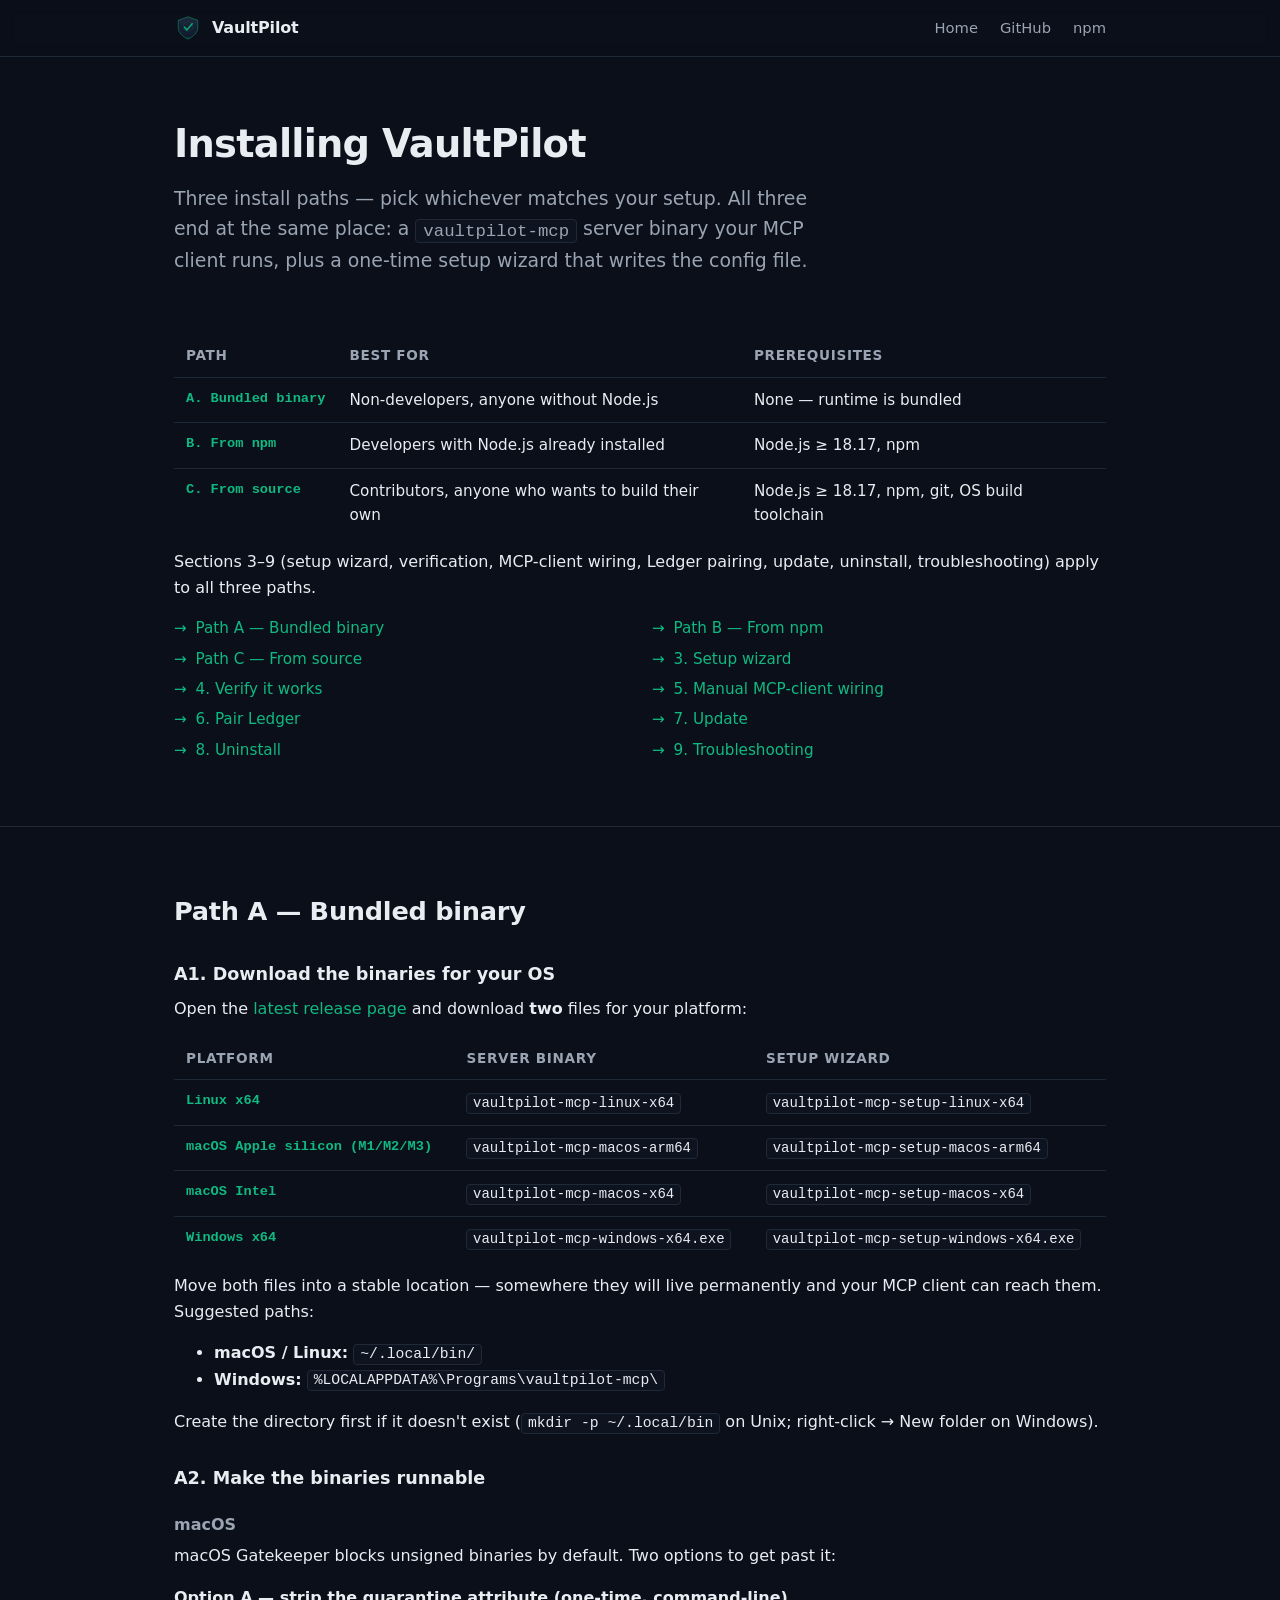
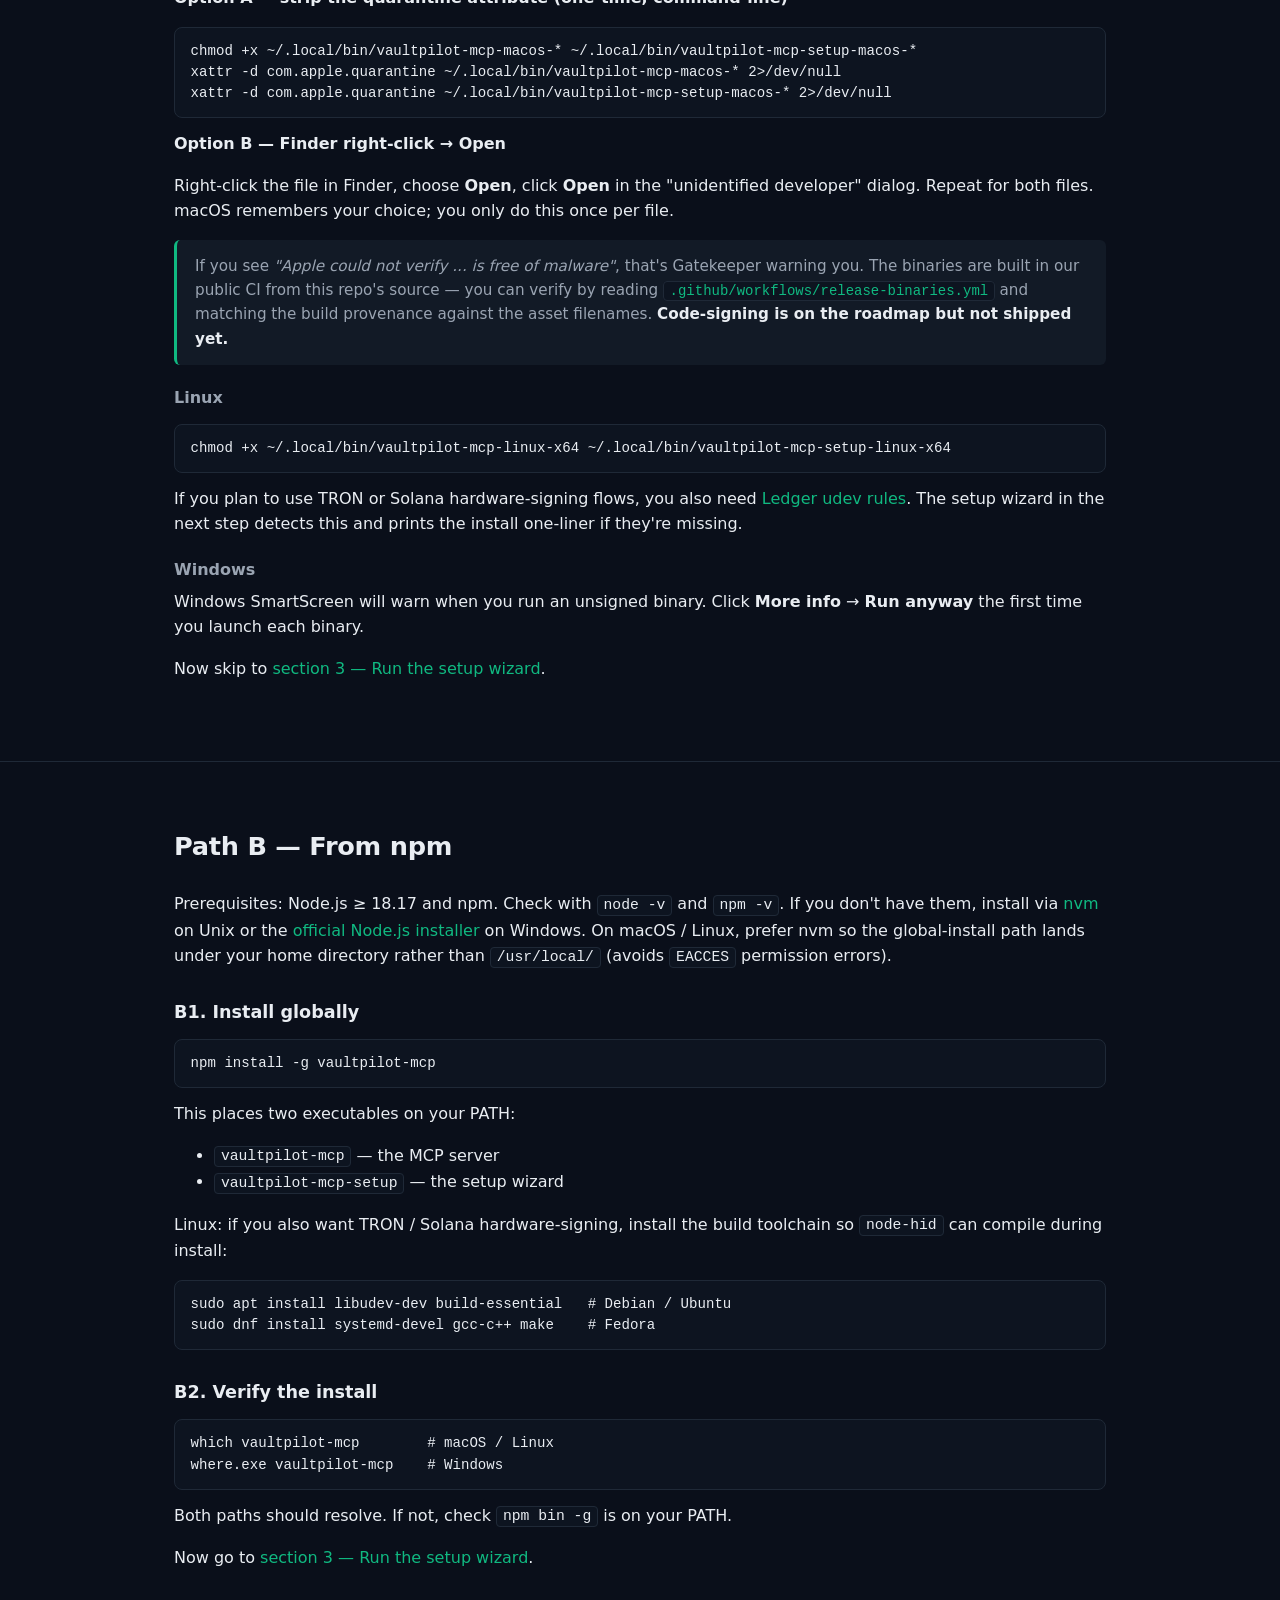
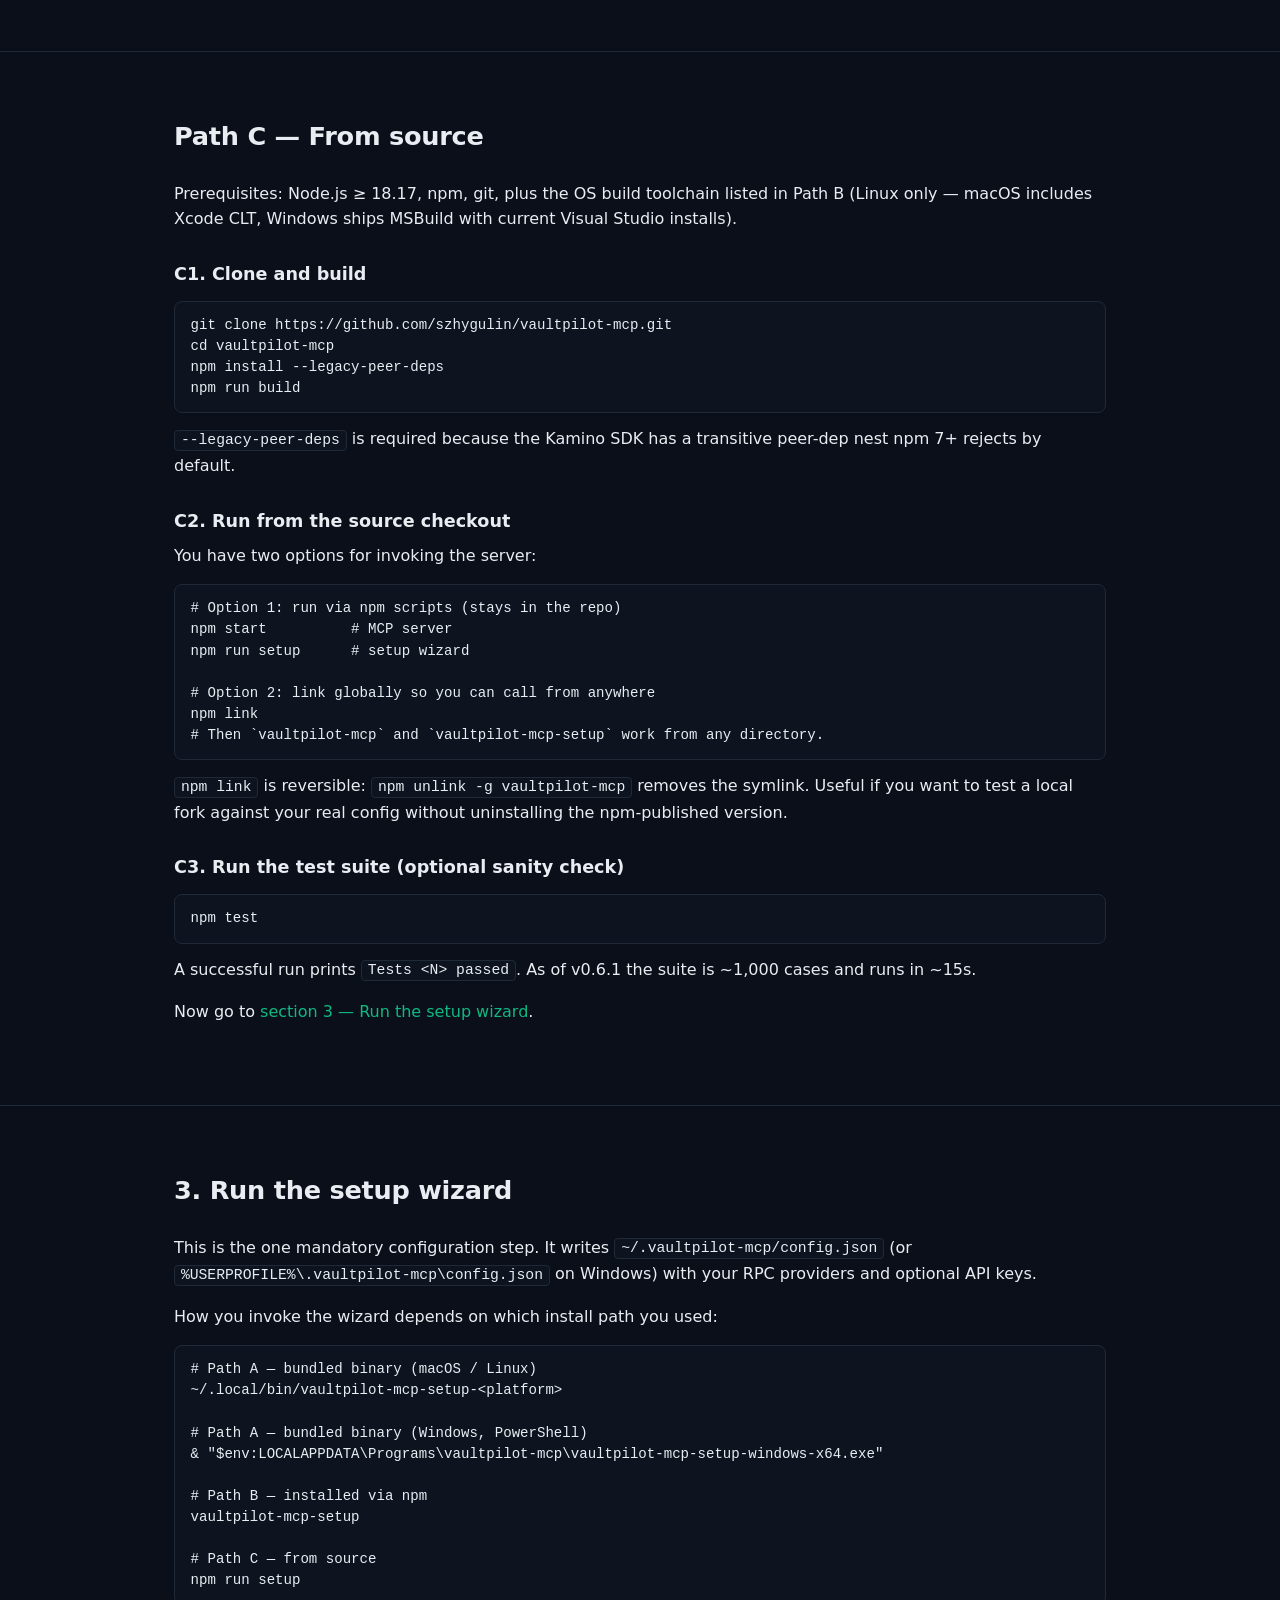
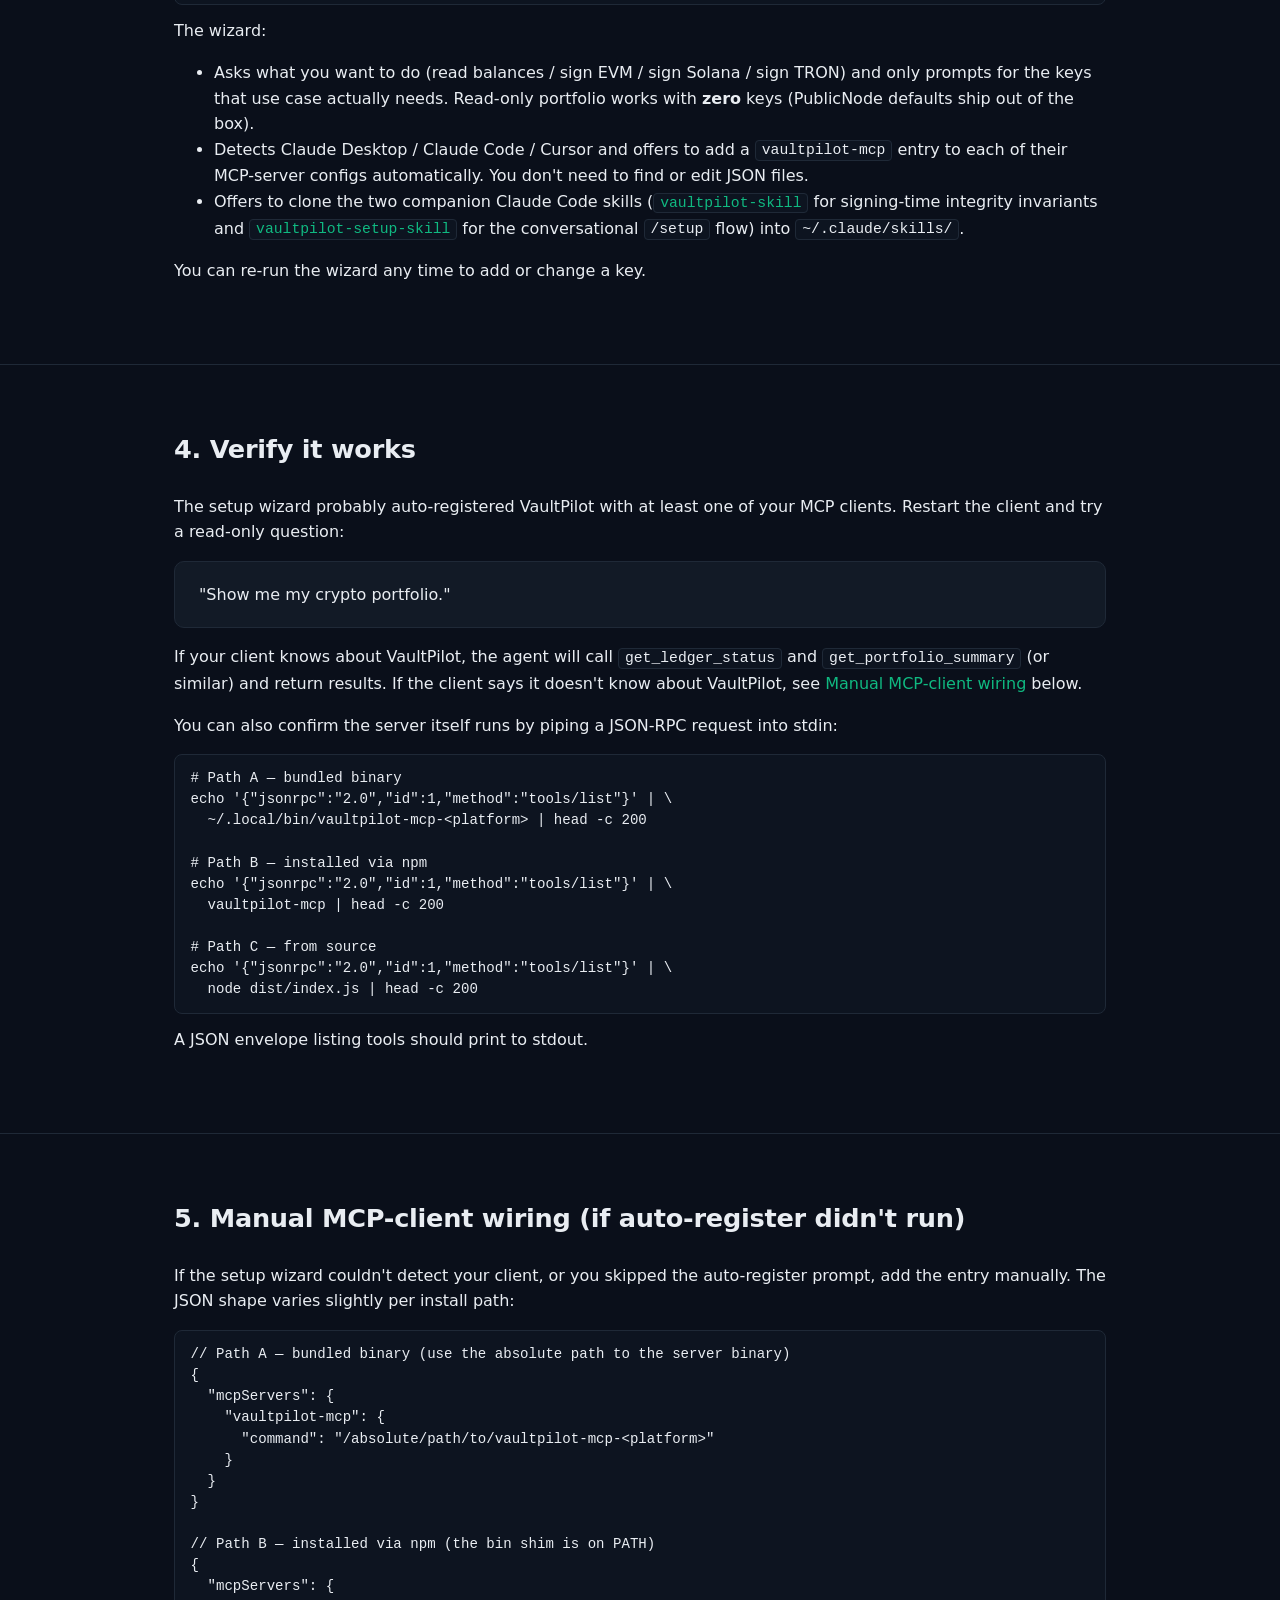
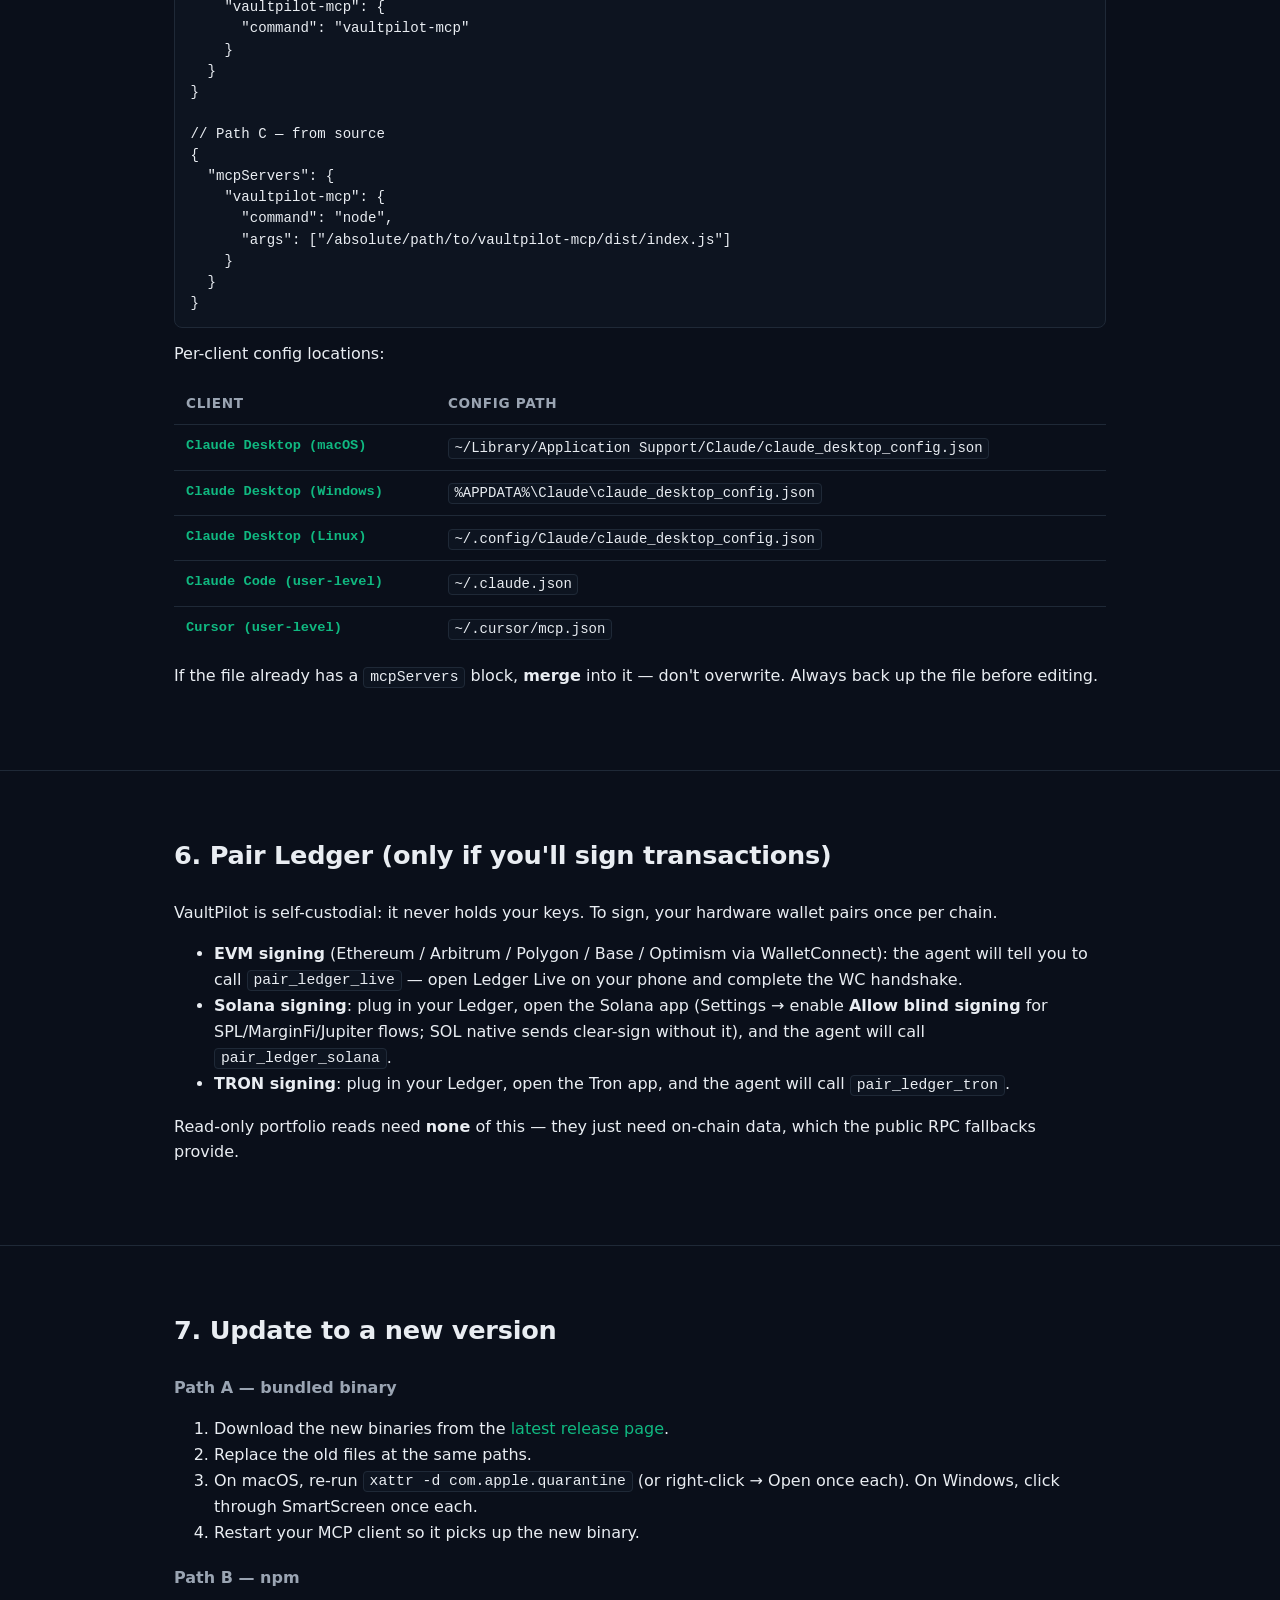
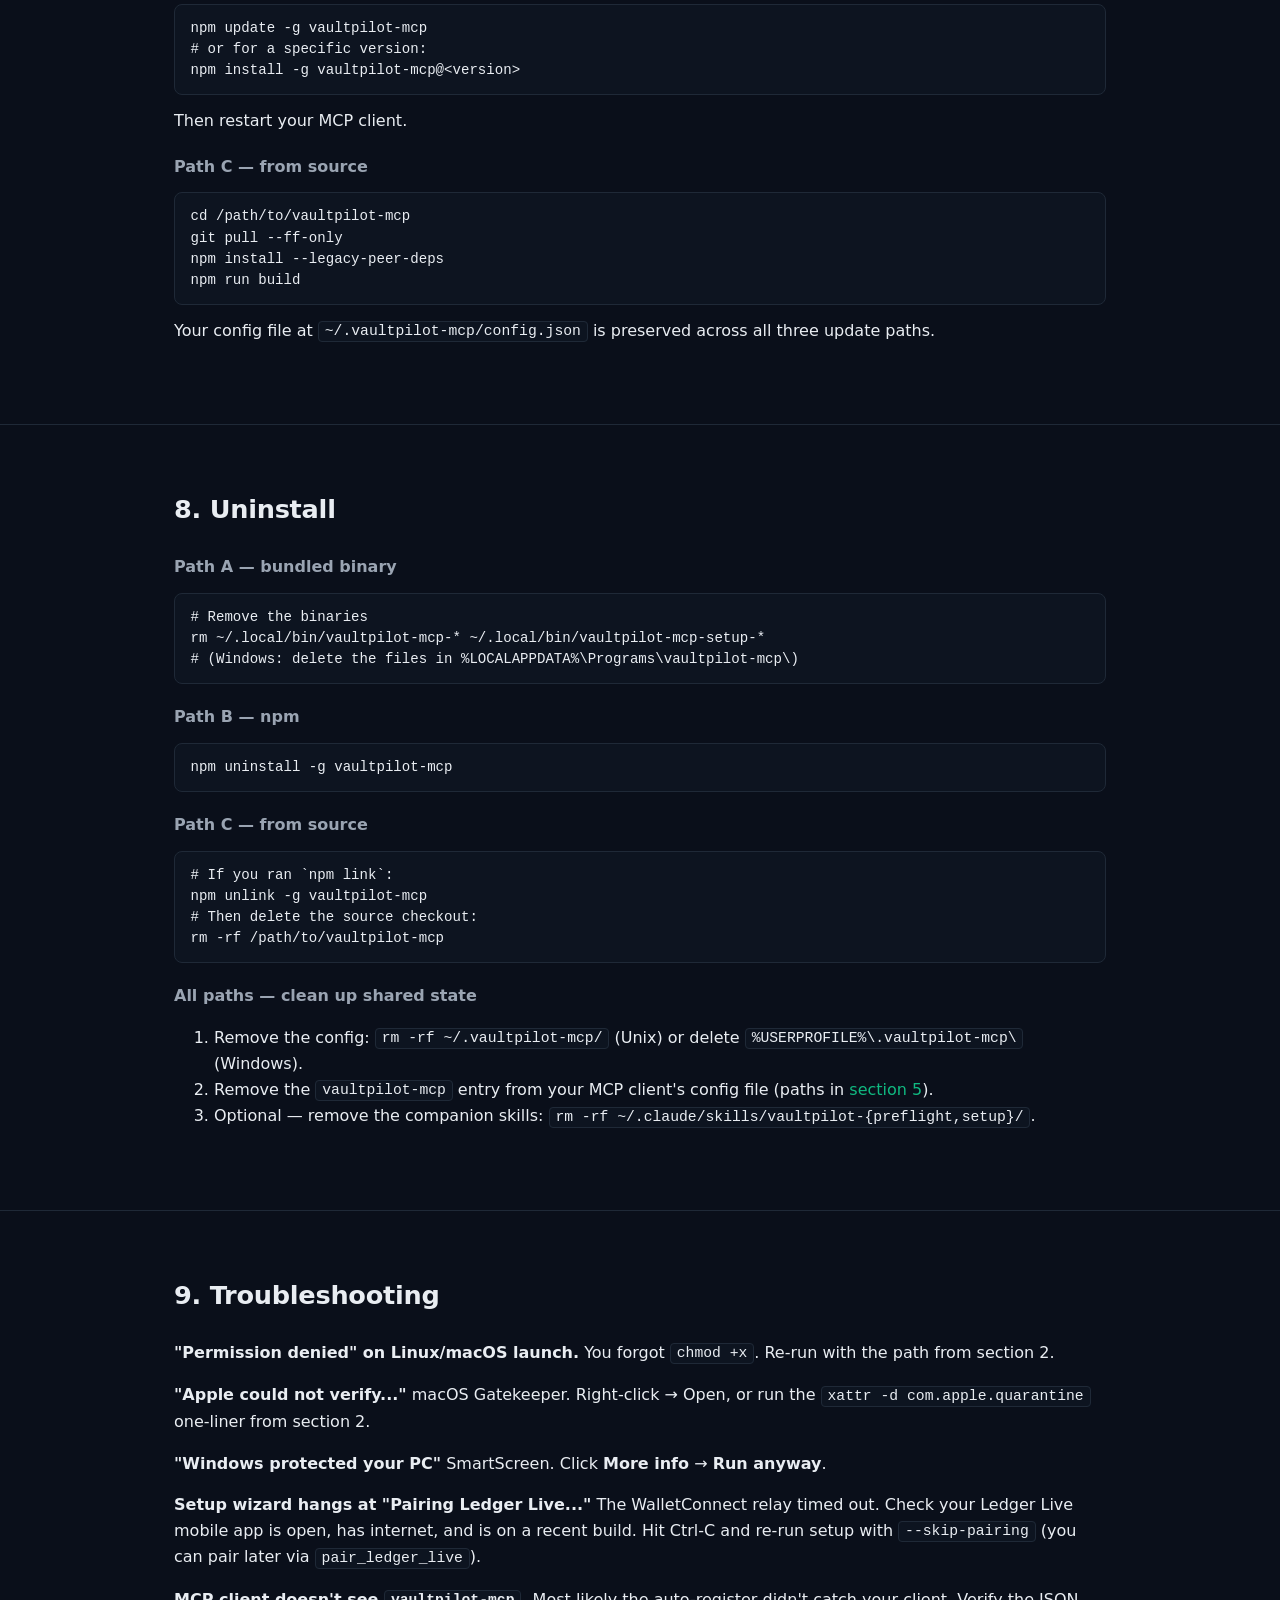
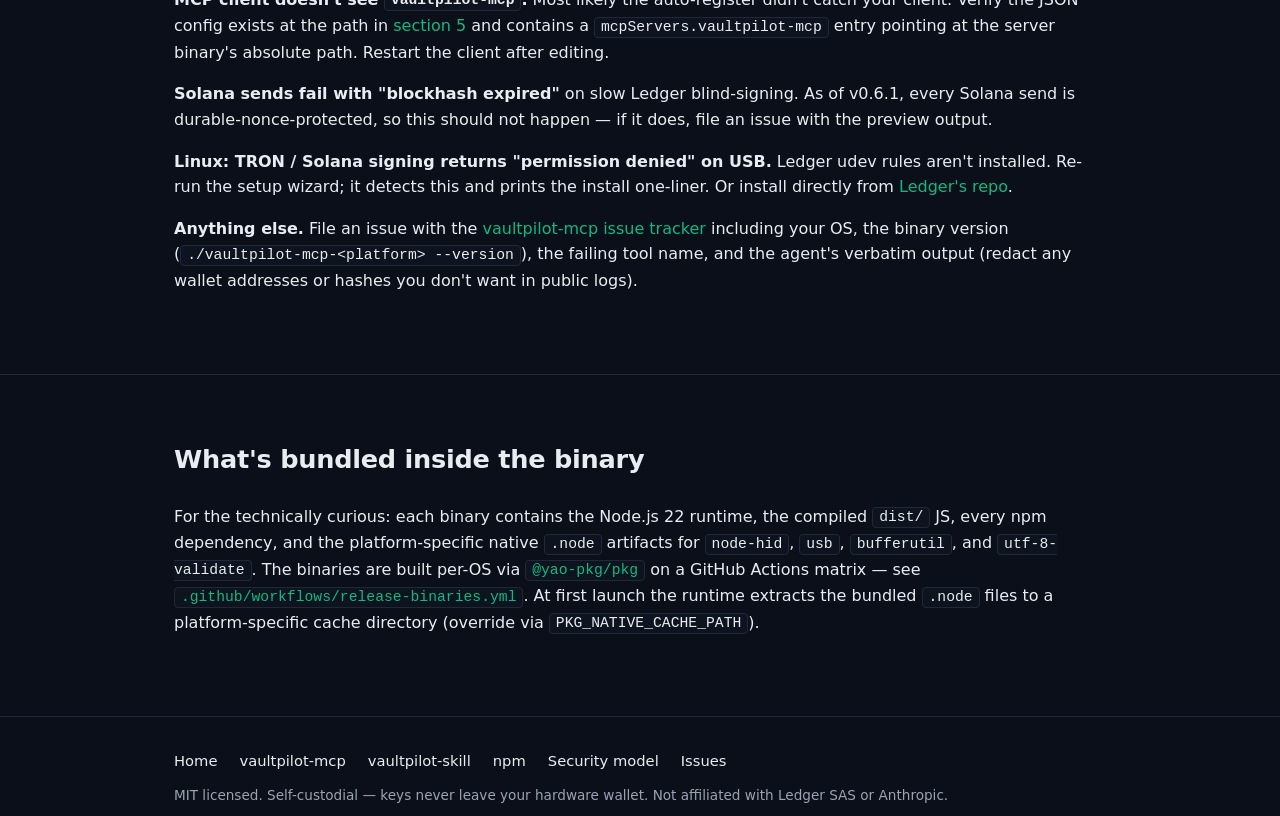
==== install.html @ ad9a91bc "feat: brand the site around the shield logo - Add SVG + PNG favicons + apple-touch-icon + theme-colo" ====
<!DOCTYPE html>
<html lang="en">
<head>
<meta charset="utf-8">
<meta name="viewport" content="width=device-width, initial-scale=1">
<title>Install VaultPilot — Three paths · setup wizard · MCP-client wiring</title>
<meta name="description" content="Install VaultPilot MCP from a bundled binary, npm, or source. Setup wizard, Ledger pairing, MCP-client config for Claude Desktop / Claude Code / Cursor.">
<link rel="icon" type="image/svg+xml" href="vaultpilot-v2-circuit.svg">
<link rel="icon" type="image/png" sizes="any" href="vaultpilot-v2-circuit.png">
<link rel="apple-touch-icon" href="vaultpilot-v2-circuit.png">
<meta name="theme-color" content="#10b981">
<link rel="stylesheet" href="styles.css">
</head>
<body>

<nav class="top">
  <div class="wrap row">
    <a class="brand" href="index.html">
      <img src="vaultpilot-v2-circuit.svg" alt="">
      <span>VaultPilot</span>
    </a>
    <span class="grow"></span>
    <a href="index.html">Home</a>
    <a href="https://github.com/szhygulin/vaultpilot-mcp">GitHub</a>
    <a href="https://www.npmjs.com/package/vaultpilot-mcp">npm</a>
  </div>
</nav>

<header class="hero" style="padding-top:64px;padding-bottom:32px;">
  <div class="wrap">
    <h1>Installing VaultPilot</h1>
    <p class="lede">Three install paths — pick whichever matches your setup. All three end at the same place: a <code>vaultpilot-mcp</code> server binary your MCP client runs, plus a one-time setup wizard that writes the config file.</p>
  </div>
</header>

<section style="padding-top:0;border-top:none;">
  <div class="wrap">
    <table class="compact">
      <tr><th>Path</th><th>Best for</th><th>Prerequisites</th></tr>
      <tr><td>A. Bundled binary</td><td>Non-developers, anyone without Node.js</td><td>None — runtime is bundled</td></tr>
      <tr><td>B. From npm</td><td>Developers with Node.js already installed</td><td>Node.js ≥ 18.17, npm</td></tr>
      <tr><td>C. From source</td><td>Contributors, anyone who wants to build their own</td><td>Node.js ≥ 18.17, npm, git, OS build toolchain</td></tr>
    </table>
    <p>Sections 3–9 (setup wizard, verification, MCP-client wiring, Ledger pairing, update, uninstall, troubleshooting) apply to all three paths.</p>
    <ul class="toc">
      <li><a href="#path-a">Path A — Bundled binary</a></li>
      <li><a href="#path-b">Path B — From npm</a></li>
      <li><a href="#path-c">Path C — From source</a></li>
      <li><a href="#wizard">3. Setup wizard</a></li>
      <li><a href="#verify">4. Verify it works</a></li>
      <li><a href="#wiring">5. Manual MCP-client wiring</a></li>
      <li><a href="#pair">6. Pair Ledger</a></li>
      <li><a href="#update">7. Update</a></li>
      <li><a href="#uninstall">8. Uninstall</a></li>
      <li><a href="#troubleshoot">9. Troubleshooting</a></li>
    </ul>
  </div>
</section>

<section id="path-a">
  <div class="wrap">
    <h2>Path A — Bundled binary</h2>

    <h3>A1. Download the binaries for your OS</h3>
    <p>Open the <a href="https://github.com/szhygulin/vaultpilot-mcp/releases/latest">latest release page</a> and download <strong>two</strong> files for your platform:</p>
    <table class="compact">
      <tr><th>Platform</th><th>Server binary</th><th>Setup wizard</th></tr>
      <tr><td>Linux x64</td><td><code>vaultpilot-mcp-linux-x64</code></td><td><code>vaultpilot-mcp-setup-linux-x64</code></td></tr>
      <tr><td>macOS Apple silicon (M1/M2/M3)</td><td><code>vaultpilot-mcp-macos-arm64</code></td><td><code>vaultpilot-mcp-setup-macos-arm64</code></td></tr>
      <tr><td>macOS Intel</td><td><code>vaultpilot-mcp-macos-x64</code></td><td><code>vaultpilot-mcp-setup-macos-x64</code></td></tr>
      <tr><td>Windows x64</td><td><code>vaultpilot-mcp-windows-x64.exe</code></td><td><code>vaultpilot-mcp-setup-windows-x64.exe</code></td></tr>
    </table>
    <p>Move both files into a stable location — somewhere they will live permanently and your MCP client can reach them. Suggested paths:</p>
    <ul>
      <li><strong>macOS / Linux:</strong> <code>~/.local/bin/</code></li>
      <li><strong>Windows:</strong> <code>%LOCALAPPDATA%\Programs\vaultpilot-mcp\</code></li>
    </ul>
    <p>Create the directory first if it doesn't exist (<code>mkdir -p ~/.local/bin</code> on Unix; right-click → New folder on Windows).</p>

    <h3>A2. Make the binaries runnable</h3>

    <h4>macOS</h4>
    <p>macOS Gatekeeper blocks unsigned binaries by default. Two options to get past it:</p>
    <p><strong>Option A — strip the quarantine attribute (one-time, command-line)</strong></p>
    <pre><code>chmod +x ~/.local/bin/vaultpilot-mcp-macos-* ~/.local/bin/vaultpilot-mcp-setup-macos-*
xattr -d com.apple.quarantine ~/.local/bin/vaultpilot-mcp-macos-* 2>/dev/null
xattr -d com.apple.quarantine ~/.local/bin/vaultpilot-mcp-setup-macos-* 2>/dev/null</code></pre>
    <p><strong>Option B — Finder right-click → Open</strong></p>
    <p>Right-click the file in Finder, choose <strong>Open</strong>, click <strong>Open</strong> in the "unidentified developer" dialog. Repeat for both files. macOS remembers your choice; you only do this once per file.</p>
    <div class="callout">If you see <em>"Apple could not verify ... is free of malware"</em>, that's Gatekeeper warning you. The binaries are built in our public CI from this repo's source — you can verify by reading <a href="https://github.com/szhygulin/vaultpilot-mcp/blob/main/.github/workflows/release-binaries.yml"><code>.github/workflows/release-binaries.yml</code></a> and matching the build provenance against the asset filenames. <strong>Code-signing is on the roadmap but not shipped yet.</strong></div>

    <h4>Linux</h4>
    <pre><code>chmod +x ~/.local/bin/vaultpilot-mcp-linux-x64 ~/.local/bin/vaultpilot-mcp-setup-linux-x64</code></pre>
    <p>If you plan to use TRON or Solana hardware-signing flows, you also need <a href="https://github.com/LedgerHQ/udev-rules">Ledger udev rules</a>. The setup wizard in the next step detects this and prints the install one-liner if they're missing.</p>

    <h4>Windows</h4>
    <p>Windows SmartScreen will warn when you run an unsigned binary. Click <strong>More info</strong> → <strong>Run anyway</strong> the first time you launch each binary.</p>

    <p>Now skip to <a href="#wizard">section 3 — Run the setup wizard</a>.</p>
  </div>
</section>

<section id="path-b">
  <div class="wrap">
    <h2>Path B — From npm</h2>
    <p>Prerequisites: Node.js ≥ 18.17 and npm. Check with <code>node -v</code> and <code>npm -v</code>. If you don't have them, install via <a href="https://github.com/nvm-sh/nvm">nvm</a> on Unix or the <a href="https://nodejs.org/">official Node.js installer</a> on Windows. On macOS / Linux, prefer nvm so the global-install path lands under your home directory rather than <code>/usr/local/</code> (avoids <code>EACCES</code> permission errors).</p>

    <h3>B1. Install globally</h3>
    <pre><code>npm install -g vaultpilot-mcp</code></pre>
    <p>This places two executables on your PATH:</p>
    <ul>
      <li><code>vaultpilot-mcp</code> — the MCP server</li>
      <li><code>vaultpilot-mcp-setup</code> — the setup wizard</li>
    </ul>
    <p>Linux: if you also want TRON / Solana hardware-signing, install the build toolchain so <code>node-hid</code> can compile during install:</p>
    <pre><code>sudo apt install libudev-dev build-essential   # Debian / Ubuntu
sudo dnf install systemd-devel gcc-c++ make    # Fedora</code></pre>

    <h3>B2. Verify the install</h3>
    <pre><code>which vaultpilot-mcp        # macOS / Linux
where.exe vaultpilot-mcp    # Windows</code></pre>
    <p>Both paths should resolve. If not, check <code>npm bin -g</code> is on your PATH.</p>
    <p>Now go to <a href="#wizard">section 3 — Run the setup wizard</a>.</p>
  </div>
</section>

<section id="path-c">
  <div class="wrap">
    <h2>Path C — From source</h2>
    <p>Prerequisites: Node.js ≥ 18.17, npm, git, plus the OS build toolchain listed in Path B (Linux only — macOS includes Xcode CLT, Windows ships MSBuild with current Visual Studio installs).</p>

    <h3>C1. Clone and build</h3>
    <pre><code>git clone https://github.com/szhygulin/vaultpilot-mcp.git
cd vaultpilot-mcp
npm install --legacy-peer-deps
npm run build</code></pre>
    <p><code>--legacy-peer-deps</code> is required because the Kamino SDK has a transitive peer-dep nest npm 7+ rejects by default.</p>

    <h3>C2. Run from the source checkout</h3>
    <p>You have two options for invoking the server:</p>
    <pre><code># Option 1: run via npm scripts (stays in the repo)
npm start          # MCP server
npm run setup      # setup wizard

# Option 2: link globally so you can call from anywhere
npm link
# Then `vaultpilot-mcp` and `vaultpilot-mcp-setup` work from any directory.</code></pre>
    <p><code>npm link</code> is reversible: <code>npm unlink -g vaultpilot-mcp</code> removes the symlink. Useful if you want to test a local fork against your real config without uninstalling the npm-published version.</p>

    <h3>C3. Run the test suite (optional sanity check)</h3>
    <pre><code>npm test</code></pre>
    <p>A successful run prints <code>Tests &lt;N&gt; passed</code>. As of v0.6.1 the suite is ~1,000 cases and runs in ~15s.</p>
    <p>Now go to <a href="#wizard">section 3 — Run the setup wizard</a>.</p>
  </div>
</section>

<section id="wizard">
  <div class="wrap">
    <h2>3. Run the setup wizard</h2>
    <p>This is the one mandatory configuration step. It writes <code>~/.vaultpilot-mcp/config.json</code> (or <code>%USERPROFILE%\.vaultpilot-mcp\config.json</code> on Windows) with your RPC providers and optional API keys.</p>
    <p>How you invoke the wizard depends on which install path you used:</p>
    <pre><code># Path A — bundled binary (macOS / Linux)
~/.local/bin/vaultpilot-mcp-setup-&lt;platform&gt;

# Path A — bundled binary (Windows, PowerShell)
&amp; "$env:LOCALAPPDATA\Programs\vaultpilot-mcp\vaultpilot-mcp-setup-windows-x64.exe"

# Path B — installed via npm
vaultpilot-mcp-setup

# Path C — from source
npm run setup</code></pre>
    <p>The wizard:</p>
    <ul>
      <li>Asks what you want to do (read balances / sign EVM / sign Solana / sign TRON) and only prompts for the keys that use case actually needs. Read-only portfolio works with <strong>zero</strong> keys (PublicNode defaults ship out of the box).</li>
      <li>Detects Claude Desktop / Claude Code / Cursor and offers to add a <code>vaultpilot-mcp</code> entry to each of their MCP-server configs automatically. You don't need to find or edit JSON files.</li>
      <li>Offers to clone the two companion Claude Code skills (<a href="https://github.com/szhygulin/vaultpilot-skill"><code>vaultpilot-skill</code></a> for signing-time integrity invariants and <a href="https://github.com/szhygulin/vaultpilot-setup-skill"><code>vaultpilot-setup-skill</code></a> for the conversational <code>/setup</code> flow) into <code>~/.claude/skills/</code>.</li>
    </ul>
    <p>You can re-run the wizard any time to add or change a key.</p>
  </div>
</section>

<section id="verify">
  <div class="wrap">
    <h2>4. Verify it works</h2>
    <p>The setup wizard probably auto-registered VaultPilot with at least one of your MCP clients. Restart the client and try a read-only question:</p>
    <div class="panel">"Show me my crypto portfolio."</div>
    <p>If your client knows about VaultPilot, the agent will call <code>get_ledger_status</code> and <code>get_portfolio_summary</code> (or similar) and return results. If the client says it doesn't know about VaultPilot, see <a href="#wiring">Manual MCP-client wiring</a> below.</p>
    <p>You can also confirm the server itself runs by piping a JSON-RPC request into stdin:</p>
    <pre><code># Path A — bundled binary
echo '{"jsonrpc":"2.0","id":1,"method":"tools/list"}' | \
  ~/.local/bin/vaultpilot-mcp-&lt;platform&gt; | head -c 200

# Path B — installed via npm
echo '{"jsonrpc":"2.0","id":1,"method":"tools/list"}' | \
  vaultpilot-mcp | head -c 200

# Path C — from source
echo '{"jsonrpc":"2.0","id":1,"method":"tools/list"}' | \
  node dist/index.js | head -c 200</code></pre>
    <p>A JSON envelope listing tools should print to stdout.</p>
  </div>
</section>

<section id="wiring">
  <div class="wrap">
    <h2>5. Manual MCP-client wiring (if auto-register didn't run)</h2>
    <p>If the setup wizard couldn't detect your client, or you skipped the auto-register prompt, add the entry manually. The JSON shape varies slightly per install path:</p>
    <pre><code>// Path A — bundled binary (use the absolute path to the server binary)
{
  "mcpServers": {
    "vaultpilot-mcp": {
      "command": "/absolute/path/to/vaultpilot-mcp-&lt;platform&gt;"
    }
  }
}

// Path B — installed via npm (the bin shim is on PATH)
{
  "mcpServers": {
    "vaultpilot-mcp": {
      "command": "vaultpilot-mcp"
    }
  }
}

// Path C — from source
{
  "mcpServers": {
    "vaultpilot-mcp": {
      "command": "node",
      "args": ["/absolute/path/to/vaultpilot-mcp/dist/index.js"]
    }
  }
}</code></pre>
    <p>Per-client config locations:</p>
    <table class="compact">
      <tr><th>Client</th><th>Config path</th></tr>
      <tr><td>Claude Desktop (macOS)</td><td><code>~/Library/Application Support/Claude/claude_desktop_config.json</code></td></tr>
      <tr><td>Claude Desktop (Windows)</td><td><code>%APPDATA%\Claude\claude_desktop_config.json</code></td></tr>
      <tr><td>Claude Desktop (Linux)</td><td><code>~/.config/Claude/claude_desktop_config.json</code></td></tr>
      <tr><td>Claude Code (user-level)</td><td><code>~/.claude.json</code></td></tr>
      <tr><td>Cursor (user-level)</td><td><code>~/.cursor/mcp.json</code></td></tr>
    </table>
    <p>If the file already has a <code>mcpServers</code> block, <strong>merge</strong> into it — don't overwrite. Always back up the file before editing.</p>
  </div>
</section>

<section id="pair">
  <div class="wrap">
    <h2>6. Pair Ledger (only if you'll sign transactions)</h2>
    <p>VaultPilot is self-custodial: it never holds your keys. To sign, your hardware wallet pairs once per chain.</p>
    <ul>
      <li><strong>EVM signing</strong> (Ethereum / Arbitrum / Polygon / Base / Optimism via WalletConnect): the agent will tell you to call <code>pair_ledger_live</code> — open Ledger Live on your phone and complete the WC handshake.</li>
      <li><strong>Solana signing</strong>: plug in your Ledger, open the Solana app (Settings → enable <strong>Allow blind signing</strong> for SPL/MarginFi/Jupiter flows; SOL native sends clear-sign without it), and the agent will call <code>pair_ledger_solana</code>.</li>
      <li><strong>TRON signing</strong>: plug in your Ledger, open the Tron app, and the agent will call <code>pair_ledger_tron</code>.</li>
    </ul>
    <p>Read-only portfolio reads need <strong>none</strong> of this — they just need on-chain data, which the public RPC fallbacks provide.</p>
  </div>
</section>

<section id="update">
  <div class="wrap">
    <h2>7. Update to a new version</h2>

    <h4>Path A — bundled binary</h4>
    <ol>
      <li>Download the new binaries from the <a href="https://github.com/szhygulin/vaultpilot-mcp/releases/latest">latest release page</a>.</li>
      <li>Replace the old files at the same paths.</li>
      <li>On macOS, re-run <code>xattr -d com.apple.quarantine</code> (or right-click → Open once each). On Windows, click through SmartScreen once each.</li>
      <li>Restart your MCP client so it picks up the new binary.</li>
    </ol>

    <h4>Path B — npm</h4>
    <pre><code>npm update -g vaultpilot-mcp
# or for a specific version:
npm install -g vaultpilot-mcp@&lt;version&gt;</code></pre>
    <p>Then restart your MCP client.</p>

    <h4>Path C — from source</h4>
    <pre><code>cd /path/to/vaultpilot-mcp
git pull --ff-only
npm install --legacy-peer-deps
npm run build</code></pre>
    <p>Your config file at <code>~/.vaultpilot-mcp/config.json</code> is preserved across all three update paths.</p>
  </div>
</section>

<section id="uninstall">
  <div class="wrap">
    <h2>8. Uninstall</h2>

    <h4>Path A — bundled binary</h4>
    <pre><code># Remove the binaries
rm ~/.local/bin/vaultpilot-mcp-* ~/.local/bin/vaultpilot-mcp-setup-*
# (Windows: delete the files in %LOCALAPPDATA%\Programs\vaultpilot-mcp\)</code></pre>

    <h4>Path B — npm</h4>
    <pre><code>npm uninstall -g vaultpilot-mcp</code></pre>

    <h4>Path C — from source</h4>
    <pre><code># If you ran `npm link`:
npm unlink -g vaultpilot-mcp
# Then delete the source checkout:
rm -rf /path/to/vaultpilot-mcp</code></pre>

    <h4>All paths — clean up shared state</h4>
    <ol>
      <li>Remove the config: <code>rm -rf ~/.vaultpilot-mcp/</code> (Unix) or delete <code>%USERPROFILE%\.vaultpilot-mcp\</code> (Windows).</li>
      <li>Remove the <code>vaultpilot-mcp</code> entry from your MCP client's config file (paths in <a href="#wiring">section 5</a>).</li>
      <li>Optional — remove the companion skills: <code>rm -rf ~/.claude/skills/vaultpilot-{preflight,setup}/</code>.</li>
    </ol>
  </div>
</section>

<section id="troubleshoot">
  <div class="wrap">
    <h2>9. Troubleshooting</h2>
    <p><strong>"Permission denied" on Linux/macOS launch.</strong> You forgot <code>chmod +x</code>. Re-run with the path from section 2.</p>
    <p><strong>"Apple could not verify..."</strong> macOS Gatekeeper. Right-click → Open, or run the <code>xattr -d com.apple.quarantine</code> one-liner from section 2.</p>
    <p><strong>"Windows protected your PC"</strong> SmartScreen. Click <strong>More info</strong> → <strong>Run anyway</strong>.</p>
    <p><strong>Setup wizard hangs at "Pairing Ledger Live..."</strong> The WalletConnect relay timed out. Check your Ledger Live mobile app is open, has internet, and is on a recent build. Hit Ctrl-C and re-run setup with <code>--skip-pairing</code> (you can pair later via <code>pair_ledger_live</code>).</p>
    <p><strong>MCP client doesn't see <code>vaultpilot-mcp</code>.</strong> Most likely the auto-register didn't catch your client. Verify the JSON config exists at the path in <a href="#wiring">section 5</a> and contains a <code>mcpServers.vaultpilot-mcp</code> entry pointing at the server binary's absolute path. Restart the client after editing.</p>
    <p><strong>Solana sends fail with "blockhash expired"</strong> on slow Ledger blind-signing. As of v0.6.1, every Solana send is durable-nonce-protected, so this should not happen — if it does, file an issue with the preview output.</p>
    <p><strong>Linux: TRON / Solana signing returns "permission denied" on USB.</strong> Ledger udev rules aren't installed. Re-run the setup wizard; it detects this and prints the install one-liner. Or install directly from <a href="https://github.com/LedgerHQ/udev-rules">Ledger's repo</a>.</p>
    <p><strong>Anything else.</strong> File an issue with the <a href="https://github.com/szhygulin/vaultpilot-mcp/issues">vaultpilot-mcp issue tracker</a> including your OS, the binary version (<code>./vaultpilot-mcp-&lt;platform&gt; --version</code>), the failing tool name, and the agent's verbatim output (redact any wallet addresses or hashes you don't want in public logs).</p>
  </div>
</section>

<section>
  <div class="wrap">
    <h2>What's bundled inside the binary</h2>
    <p>For the technically curious: each binary contains the Node.js 22 runtime, the compiled <code>dist/</code> JS, every npm dependency, and the platform-specific native <code>.node</code> artifacts for <code>node-hid</code>, <code>usb</code>, <code>bufferutil</code>, and <code>utf-8-validate</code>. The binaries are built per-OS via <a href="https://github.com/yao-pkg/pkg"><code>@yao-pkg/pkg</code></a> on a GitHub Actions matrix — see <a href="https://github.com/szhygulin/vaultpilot-mcp/blob/main/.github/workflows/release-binaries.yml"><code>.github/workflows/release-binaries.yml</code></a>. At first launch the runtime extracts the bundled <code>.node</code> files to a platform-specific cache directory (override via <code>PKG_NATIVE_CACHE_PATH</code>).</p>
  </div>
</section>

<footer>
  <div class="wrap">
    <div class="links">
      <a href="index.html">Home</a>
      <a href="https://github.com/szhygulin/vaultpilot-mcp">vaultpilot-mcp</a>
      <a href="https://github.com/szhygulin/vaultpilot-skill">vaultpilot-skill</a>
      <a href="https://www.npmjs.com/package/vaultpilot-mcp">npm</a>
      <a href="https://github.com/szhygulin/vaultpilot-mcp/blob/main/SECURITY.md">Security model</a>
      <a href="https://github.com/szhygulin/vaultpilot-mcp/issues">Issues</a>
    </div>
    <div class="fineprint">MIT licensed. Self-custodial — keys never leave your hardware wallet. Not affiliated with Ledger SAS or Anthropic.</div>
  </div>
</footer>

</body>
</html>
---- styles.css ----
:root {
  /* Palette tuned to harmonize with the shield logo (slate base + emerald accent). */
  --bg: #0a0f1a;
  --bg-elev: #121a26;
  --bg-glow: #0e1722;
  --fg: #e9edf2;
  --fg-dim: #9aa4b2;
  --accent: #10b981;       /* emerald — primary, matches logo checkmark */
  --accent-bright: #34d399;
  --accent-dim: #059669;
  --accent-soft: rgba(16, 185, 129, 0.15);
  --rule: #1f2937;
  --code-bg: #0d1420;
  --good: #34d399;
  --bad: #e25656;
  --max: 980px;
}
body {
  /* Subtle radial wash echoing the shield's gradient — keeps the page from feeling flat without competing with the logo. */
  background:
    radial-gradient(ellipse at top, rgba(16,185,129,0.08), transparent 60%),
    var(--bg);
  background-attachment: fixed;
}
* { box-sizing: border-box; }
html, body {
  margin: 0;
  padding: 0;
  background: var(--bg);
  color: var(--fg);
  font-family: -apple-system, BlinkMacSystemFont, "Segoe UI", Inter, system-ui, sans-serif;
  line-height: 1.6;
  -webkit-font-smoothing: antialiased;
}
a { color: var(--accent); text-decoration: none; }
a:hover { text-decoration: underline; }
code {
  font-family: ui-monospace, SFMono-Regular, Menlo, Consolas, monospace;
  background: var(--code-bg);
  padding: 0.1em 0.4em;
  border-radius: 4px;
  font-size: 0.92em;
  border: 1px solid var(--rule);
}
pre {
  background: var(--code-bg);
  padding: 1em 1.2em;
  border-radius: 8px;
  border: 1px solid var(--rule);
  overflow-x: auto;
  line-height: 1.5;
}
pre code { background: transparent; padding: 0; border: none; font-size: 0.88rem; }
.wrap { max-width: var(--max); margin: 0 auto; padding: 0 24px; }
section { padding: 64px 0; border-top: 1px solid var(--rule); }
section:first-of-type { border-top: none; }
h1 { font-size: 2.4rem; line-height: 1.2; margin: 0 0 16px; letter-spacing: -0.02em; }
h2 { font-size: 1.6rem; margin: 0 0 24px; letter-spacing: -0.01em; }
h3 { font-size: 1.1rem; margin: 28px 0 8px; }
h4 { font-size: 1rem; margin: 20px 0 6px; color: var(--fg-dim); font-weight: 600; }
p { margin: 0 0 16px; }
.lede { font-size: 1.18rem; color: var(--fg-dim); max-width: 640px; }

/* Top nav (used on every page) */
nav.top {
  border-bottom: 1px solid var(--rule);
  padding: 14px 0;
  font-size: 0.92rem;
  background: rgba(10, 15, 26, 0.6);
  backdrop-filter: blur(8px);
  -webkit-backdrop-filter: blur(8px);
  position: sticky;
  top: 0;
  z-index: 10;
}
nav.top .row { display: flex; gap: 22px; align-items: center; }
nav.top a { color: var(--fg-dim); }
nav.top a:hover { color: var(--fg); text-decoration: none; }
nav.top a.brand {
  display: inline-flex;
  align-items: center;
  gap: 10px;
  color: var(--fg);
  font-weight: 700;
  letter-spacing: -0.01em;
  font-size: 1rem;
}
nav.top a.brand img { width: 28px; height: 28px; display: block; }
nav.top a.brand:hover { color: var(--accent); }
nav.top .grow { flex: 1; }

/* Hero */
header.hero { padding: 80px 0 64px; }
.hero-grid {
  display: grid;
  grid-template-columns: 180px 1fr;
  gap: 40px;
  align-items: center;
}
.hero-grid .logo-mark {
  width: 180px;
  height: 180px;
  filter: drop-shadow(0 12px 32px rgba(16, 185, 129, 0.25));
}
@media (max-width: 700px) {
  .hero-grid { grid-template-columns: 1fr; gap: 24px; text-align: left; }
  .hero-grid .logo-mark { width: 96px; height: 96px; }
}
.badge {
  display: inline-block;
  font-size: 0.78rem;
  letter-spacing: 0.08em;
  text-transform: uppercase;
  color: var(--accent);
  border: 1px solid var(--accent-dim);
  background: var(--accent-soft);
  padding: 4px 10px;
  border-radius: 999px;
  margin-bottom: 20px;
}
.cta-row { margin-top: 32px; display: flex; gap: 12px; flex-wrap: wrap; }
.btn {
  display: inline-block;
  padding: 12px 22px;
  border-radius: 8px;
  font-weight: 600;
  border: 1px solid transparent;
  transition: background 0.15s, border-color 0.15s;
}
.btn-primary { background: var(--accent); color: #04150e; }
.btn-primary:hover { background: var(--accent-bright); text-decoration: none; }
.btn-secondary { background: transparent; border-color: var(--rule); color: var(--fg); }
.btn-secondary:hover { border-color: var(--fg-dim); text-decoration: none; }

/* Panels & callouts */
.panel {
  background: var(--bg-elev);
  border: 1px solid var(--rule);
  border-radius: 10px;
  padding: 20px 24px;
  margin: 16px 0;
}
.callout {
  border-left: 3px solid var(--accent);
  background: var(--bg-elev);
  padding: 14px 18px;
  border-radius: 6px;
  margin: 16px 0;
  color: var(--fg-dim);
  font-size: 0.95rem;
}
.callout strong { color: var(--fg); }

/* How-it-works flow (home) */
.flow {
  display: grid;
  grid-template-columns: repeat(3, 1fr);
  gap: 20px;
  margin-top: 28px;
}
.flow .step {
  background: var(--bg-elev);
  border: 1px solid var(--rule);
  border-radius: 10px;
  padding: 20px 22px;
}
.flow .step:hover { border-color: var(--accent-dim); transform: translateY(-2px); transition: all 0.2s; }
.flow .step .num {
  color: var(--accent);
  font-family: ui-monospace, monospace;
  font-size: 0.85rem;
  letter-spacing: 0.1em;
  margin-bottom: 8px;
}
.flow .step h3 { margin: 0 0 6px; font-size: 1rem; }
.flow .step p { margin: 0; color: var(--fg-dim); font-size: 0.94rem; }
@media (max-width: 700px) { .flow { grid-template-columns: 1fr; } }

/* Tables */
table.coverage, table.compact {
  width: 100%;
  border-collapse: collapse;
  font-size: 0.95rem;
  margin: 12px 0;
}
table.coverage th, table.coverage td,
table.compact th, table.compact td {
  text-align: left;
  padding: 10px 12px;
  border-bottom: 1px solid var(--rule);
  vertical-align: top;
}
table.coverage th, table.compact th {
  color: var(--fg-dim);
  font-weight: 600;
  font-size: 0.85rem;
  text-transform: uppercase;
  letter-spacing: 0.05em;
}
table.coverage tr:last-child td,
table.compact tr:last-child td { border-bottom: none; }
table.coverage td.label { white-space: nowrap; color: var(--accent); font-weight: 600; }
table.compact td:first-child { white-space: nowrap; color: var(--accent); font-weight: 600; font-family: ui-monospace, monospace; font-size: 0.9em; }

/* Defense list */
ul.defenses {
  list-style: none;
  padding: 0;
  margin: 16px 0 0;
  display: grid;
  grid-template-columns: 1fr 1fr;
  gap: 10px 24px;
}
ul.defenses li {
  padding-left: 24px;
  position: relative;
  color: var(--fg-dim);
  font-size: 0.95rem;
}
ul.defenses li::before {
  content: "✓";
  position: absolute;
  left: 0;
  color: var(--good);
  font-weight: 700;
}
ul.defenses li strong { color: var(--fg); font-weight: 600; }
@media (max-width: 700px) { ul.defenses { grid-template-columns: 1fr; } }

/* Video embed */
.video-frame {
  margin-top: 24px;
  background: var(--bg-elev);
  border: 1px solid var(--rule);
  border-radius: 10px;
  padding: 6px;
  overflow: hidden;
}
.video-frame video {
  display: block;
  width: 100%;
  height: auto;
  border-radius: 6px;
  background: #000;
}
.video-caption {
  margin-top: 14px;
  color: var(--fg-dim);
  font-size: 0.92rem;
}

/* TOC for the install page */
ul.toc {
  list-style: none;
  padding: 0;
  margin: 16px 0 0;
  display: grid;
  grid-template-columns: 1fr 1fr;
  gap: 6px 24px;
  font-size: 0.95rem;
}
ul.toc li::before {
  content: "→ ";
  color: var(--accent);
  margin-right: 4px;
}
@media (max-width: 700px) { ul.toc { grid-template-columns: 1fr; } }

/* Footer */
footer {
  border-top: 1px solid var(--rule);
  padding: 32px 0 48px;
  color: var(--fg-dim);
  font-size: 0.92rem;
}
footer .links { display: flex; gap: 22px; flex-wrap: wrap; margin-bottom: 12px; }
footer .links a { color: var(--fg); }
footer .fineprint { color: var(--fg-dim); font-size: 0.85rem; }
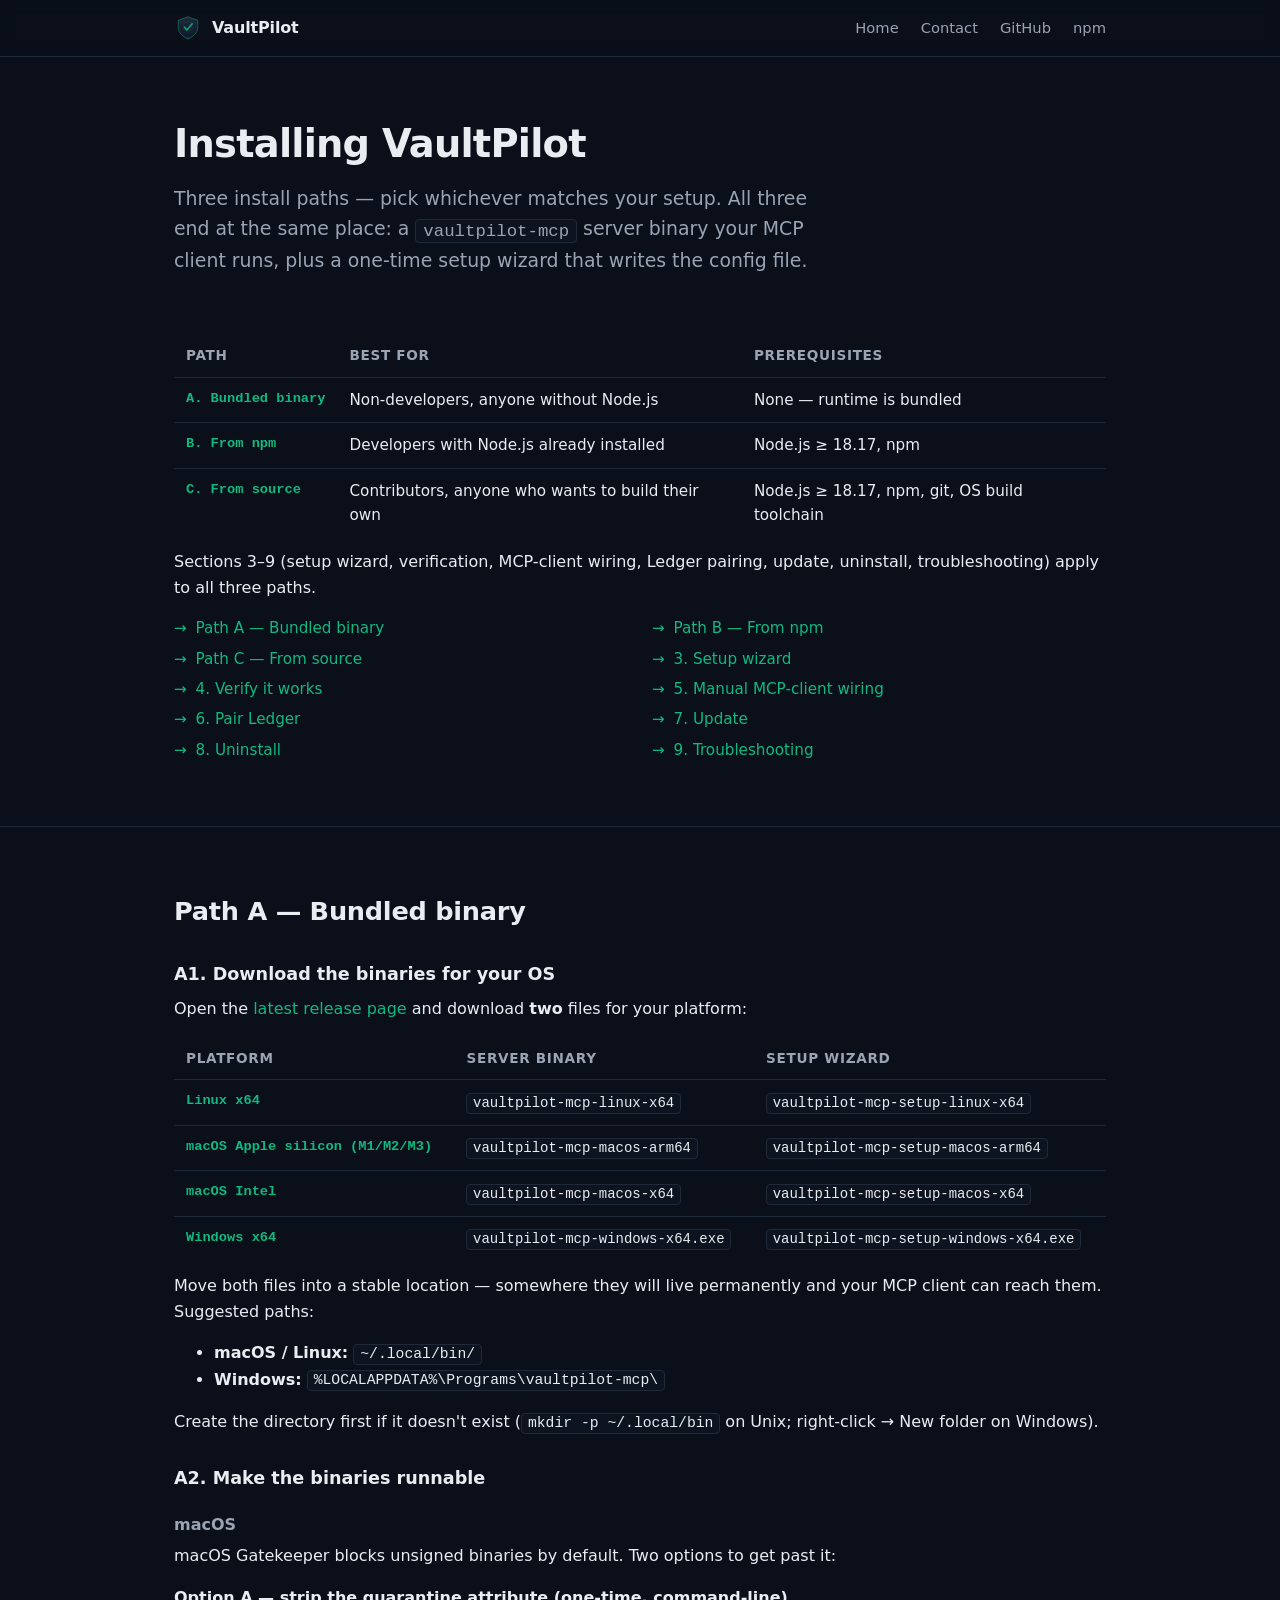
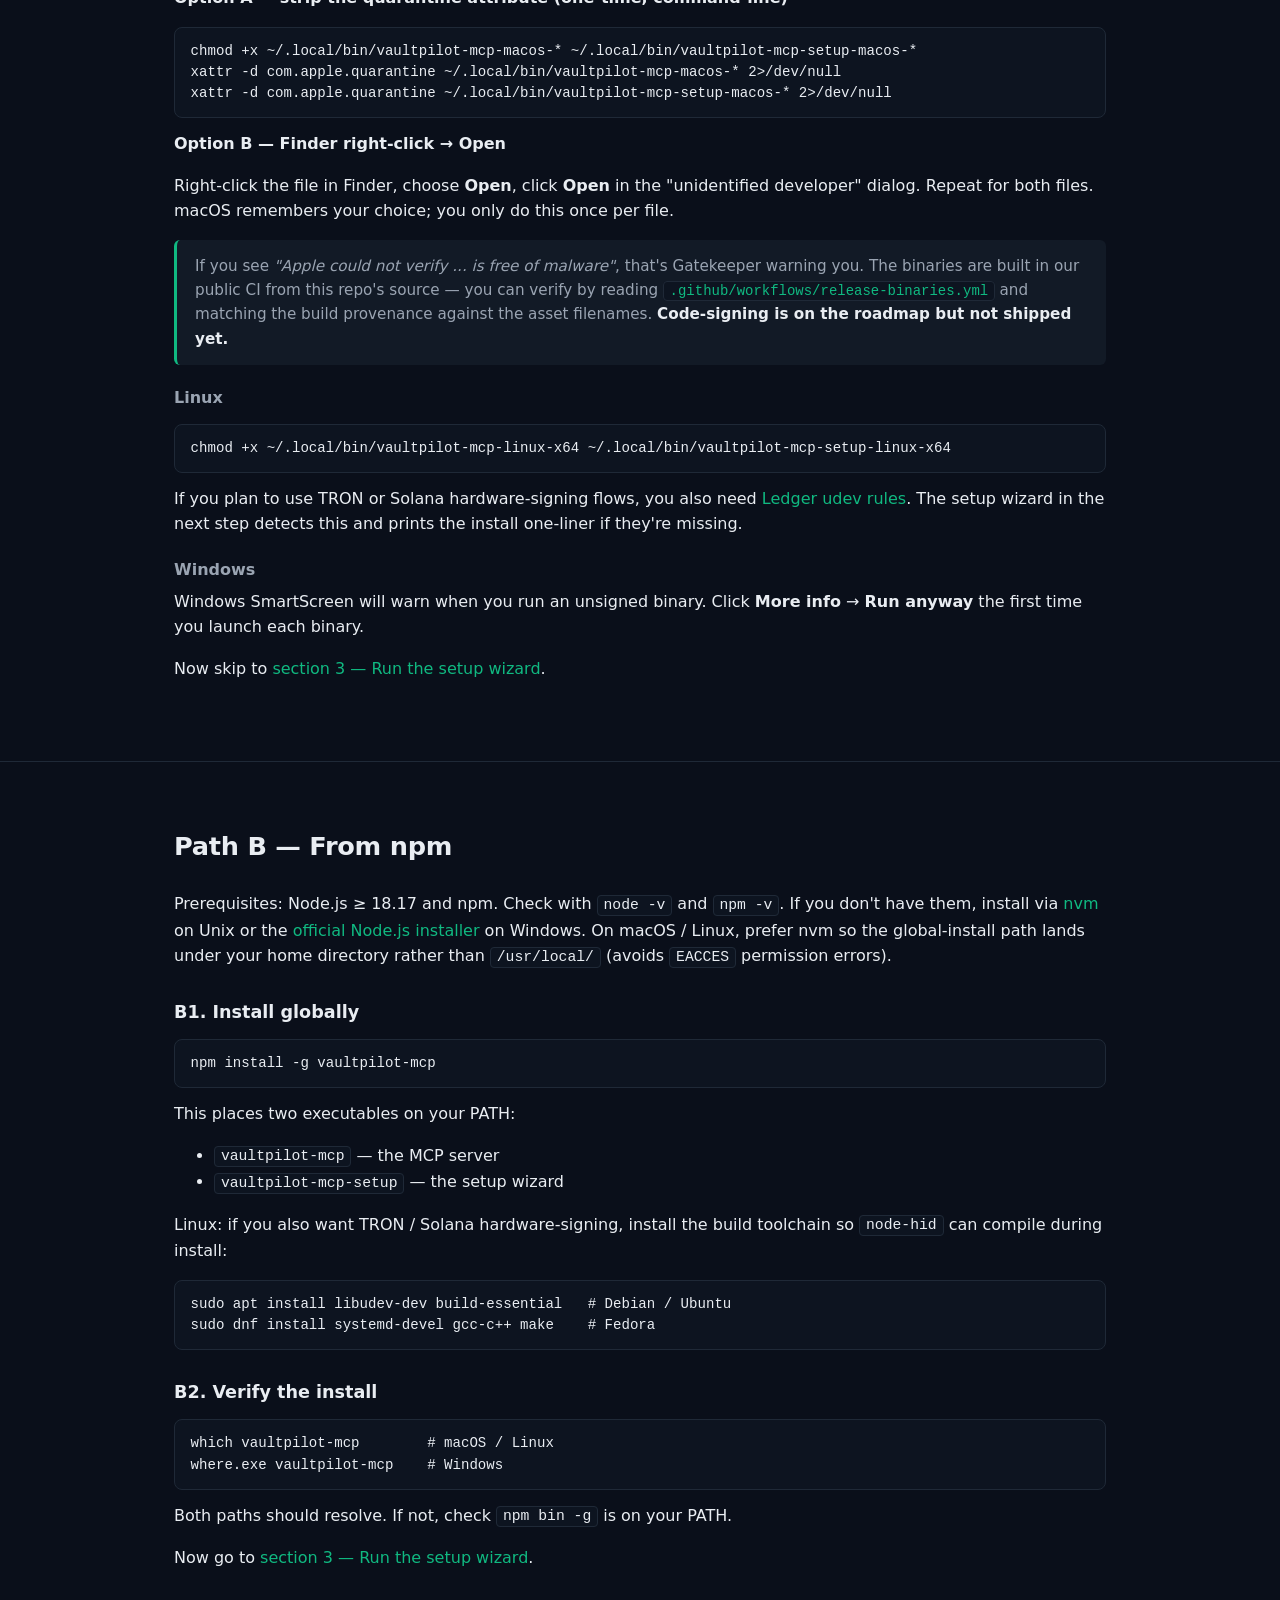
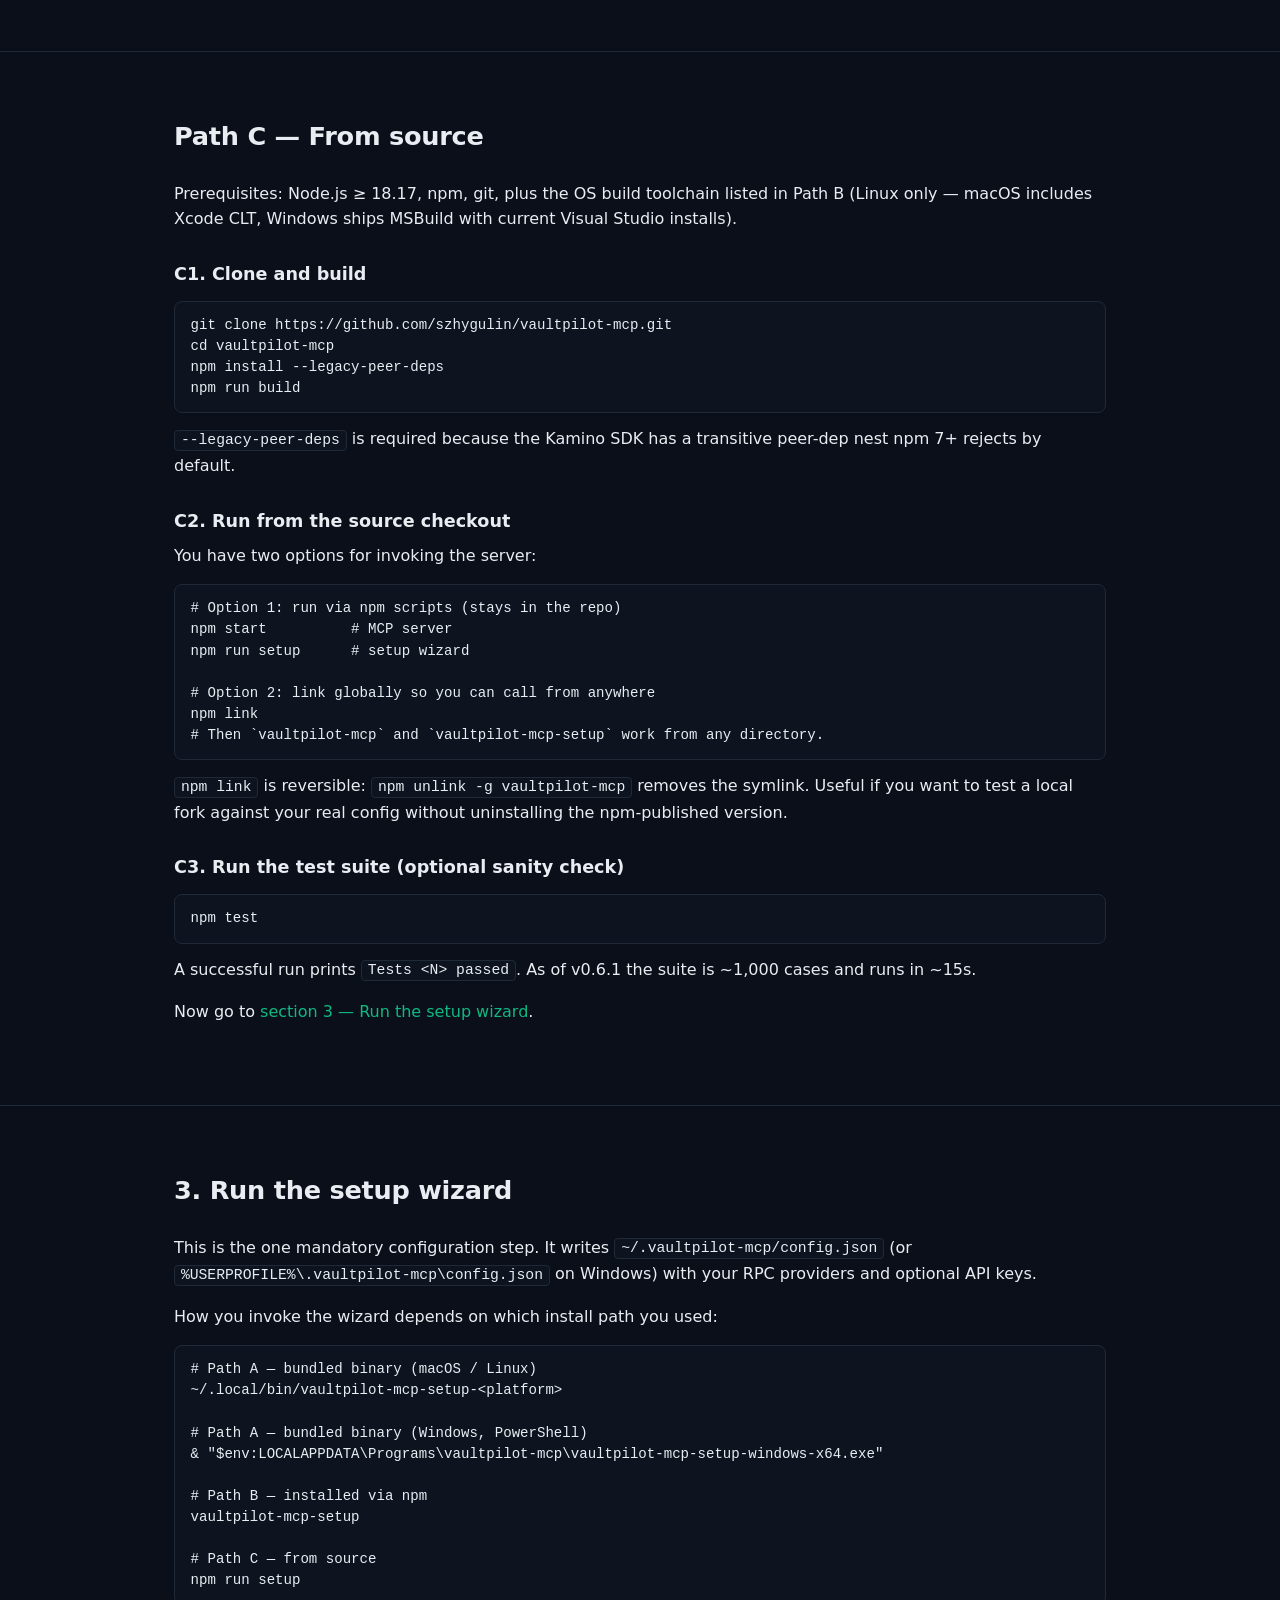
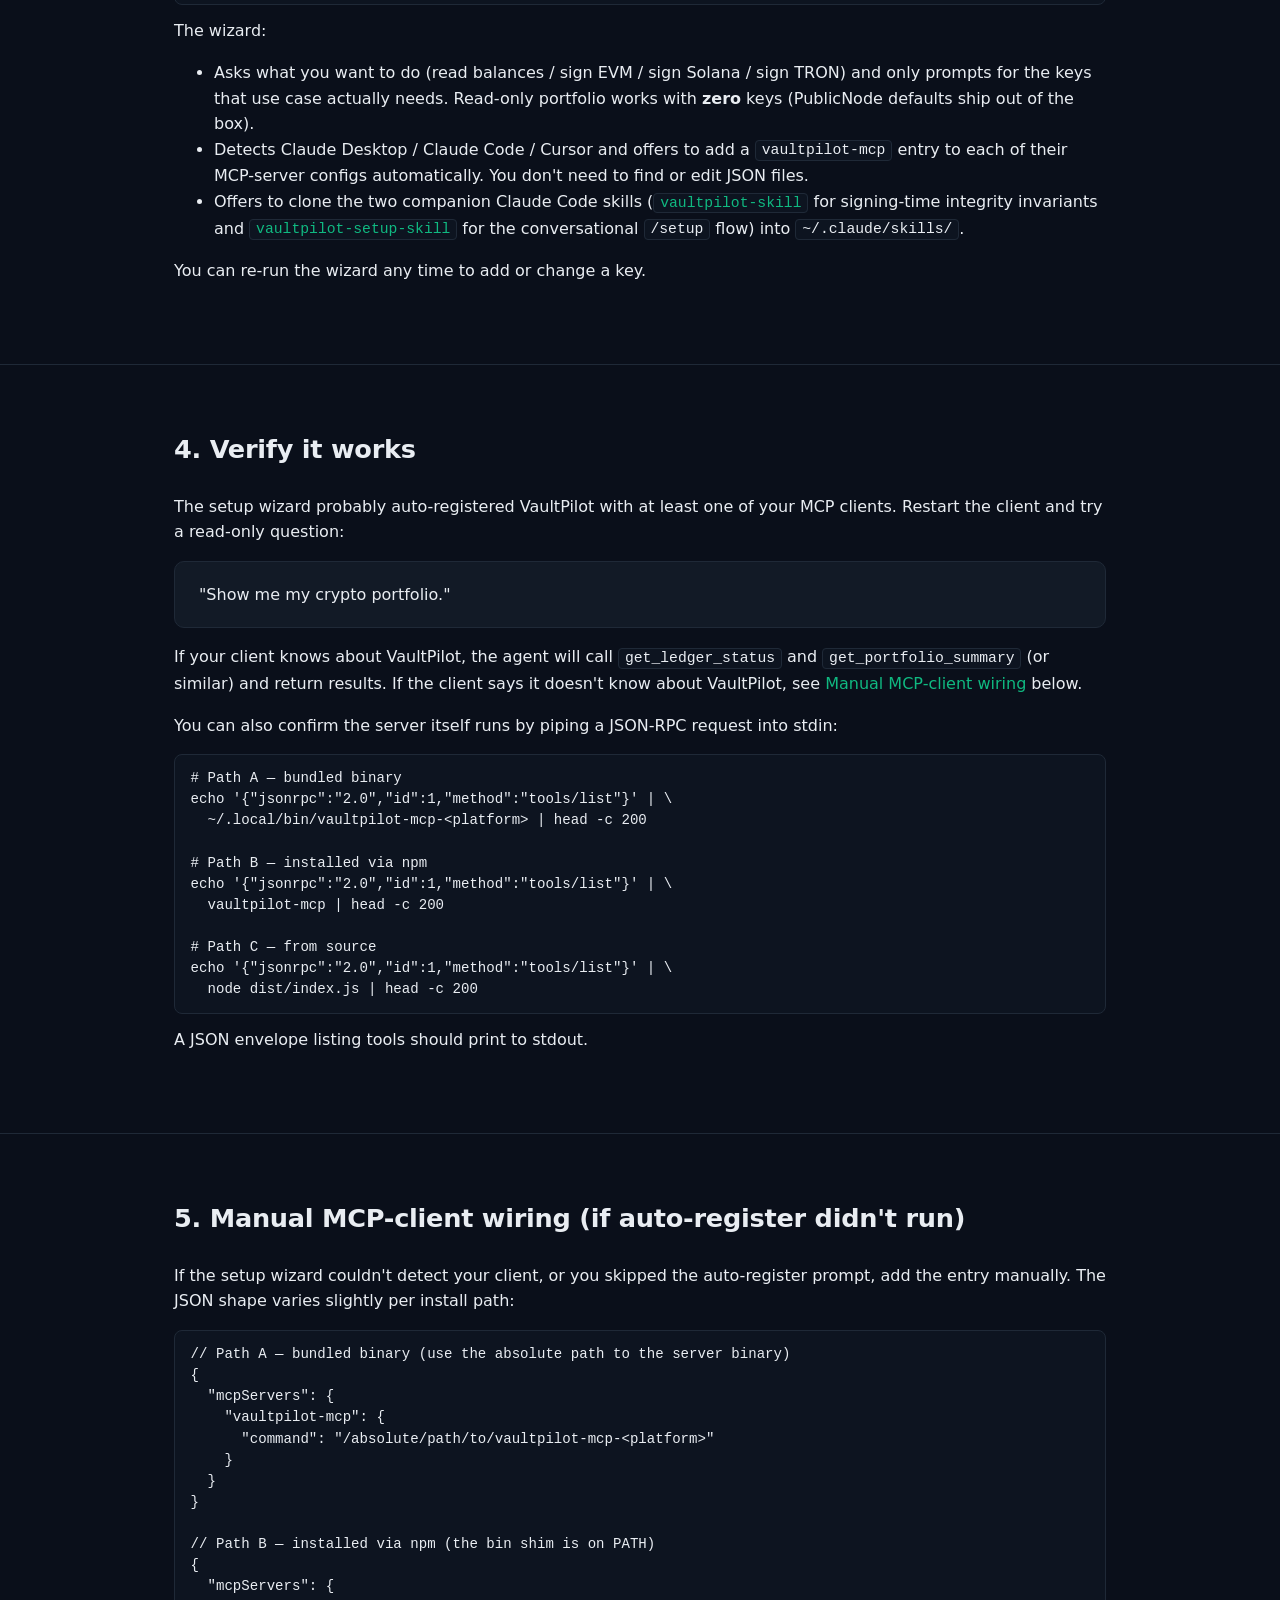
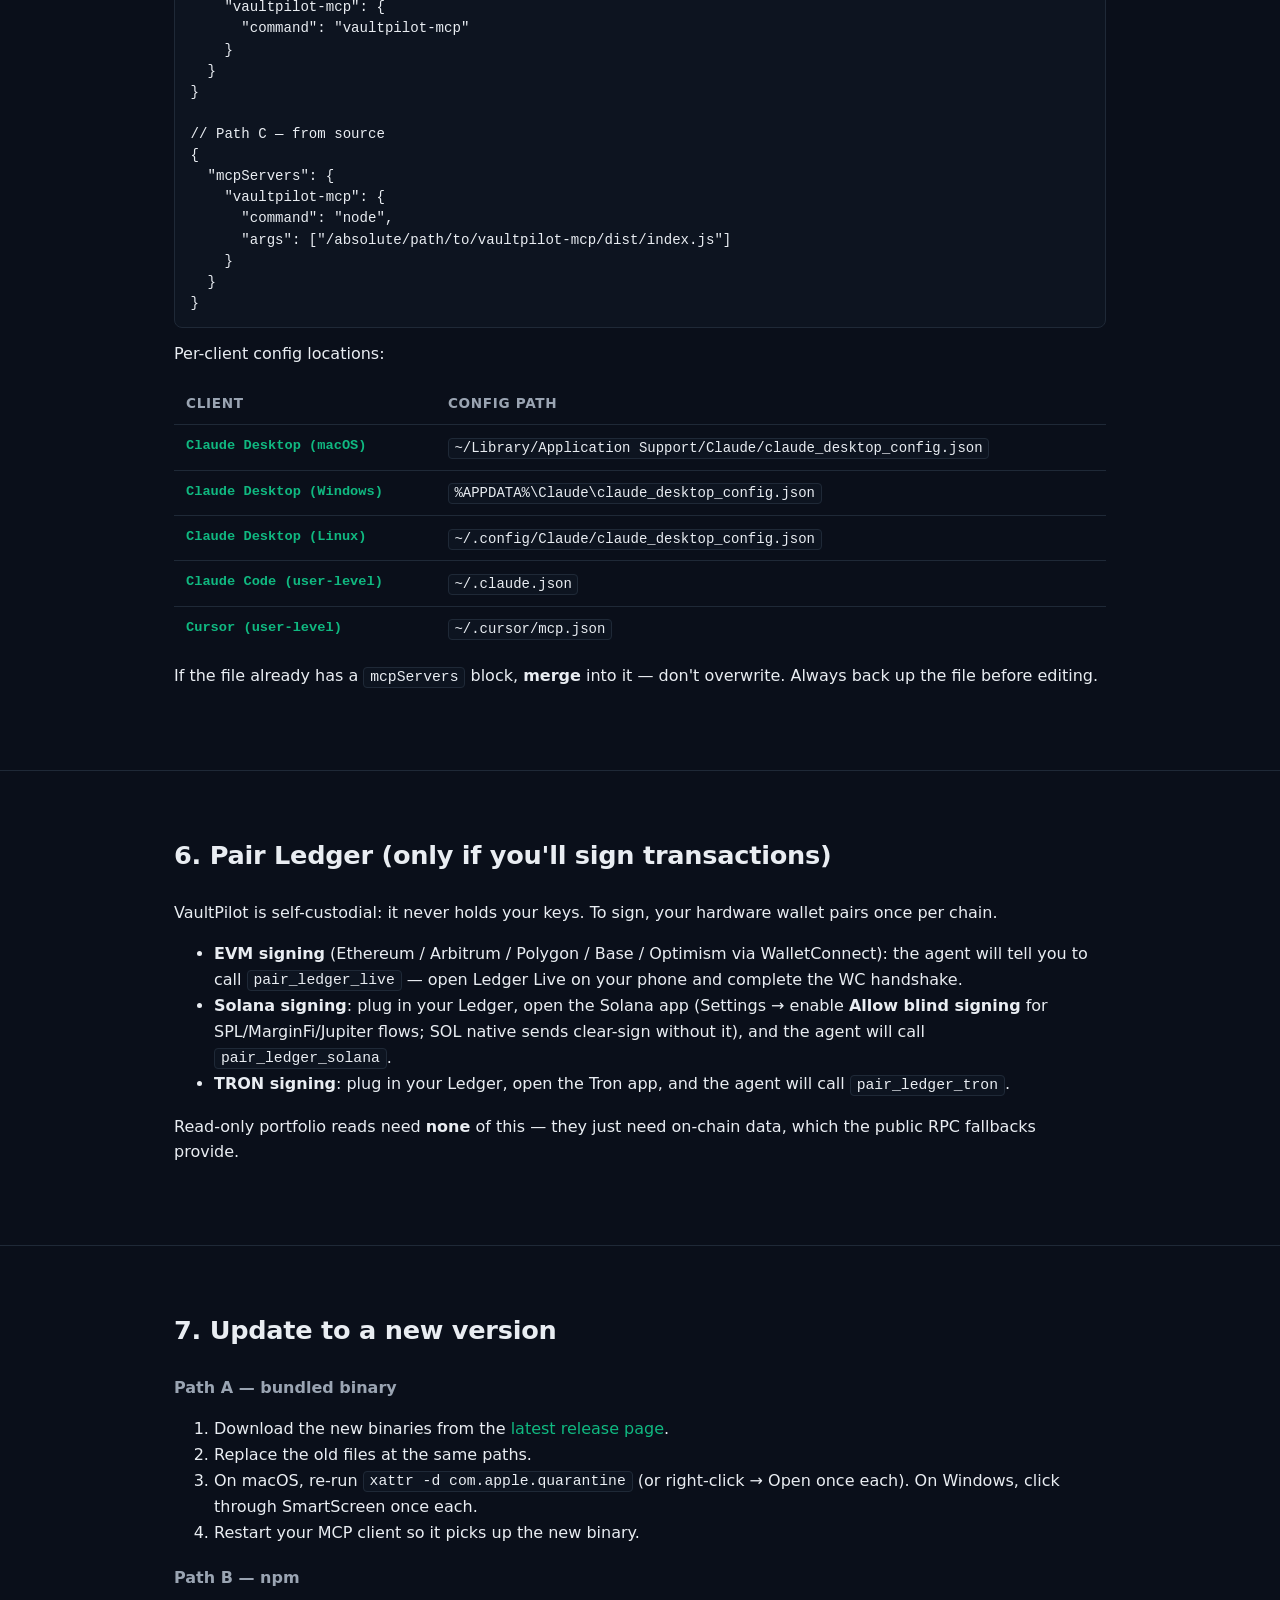
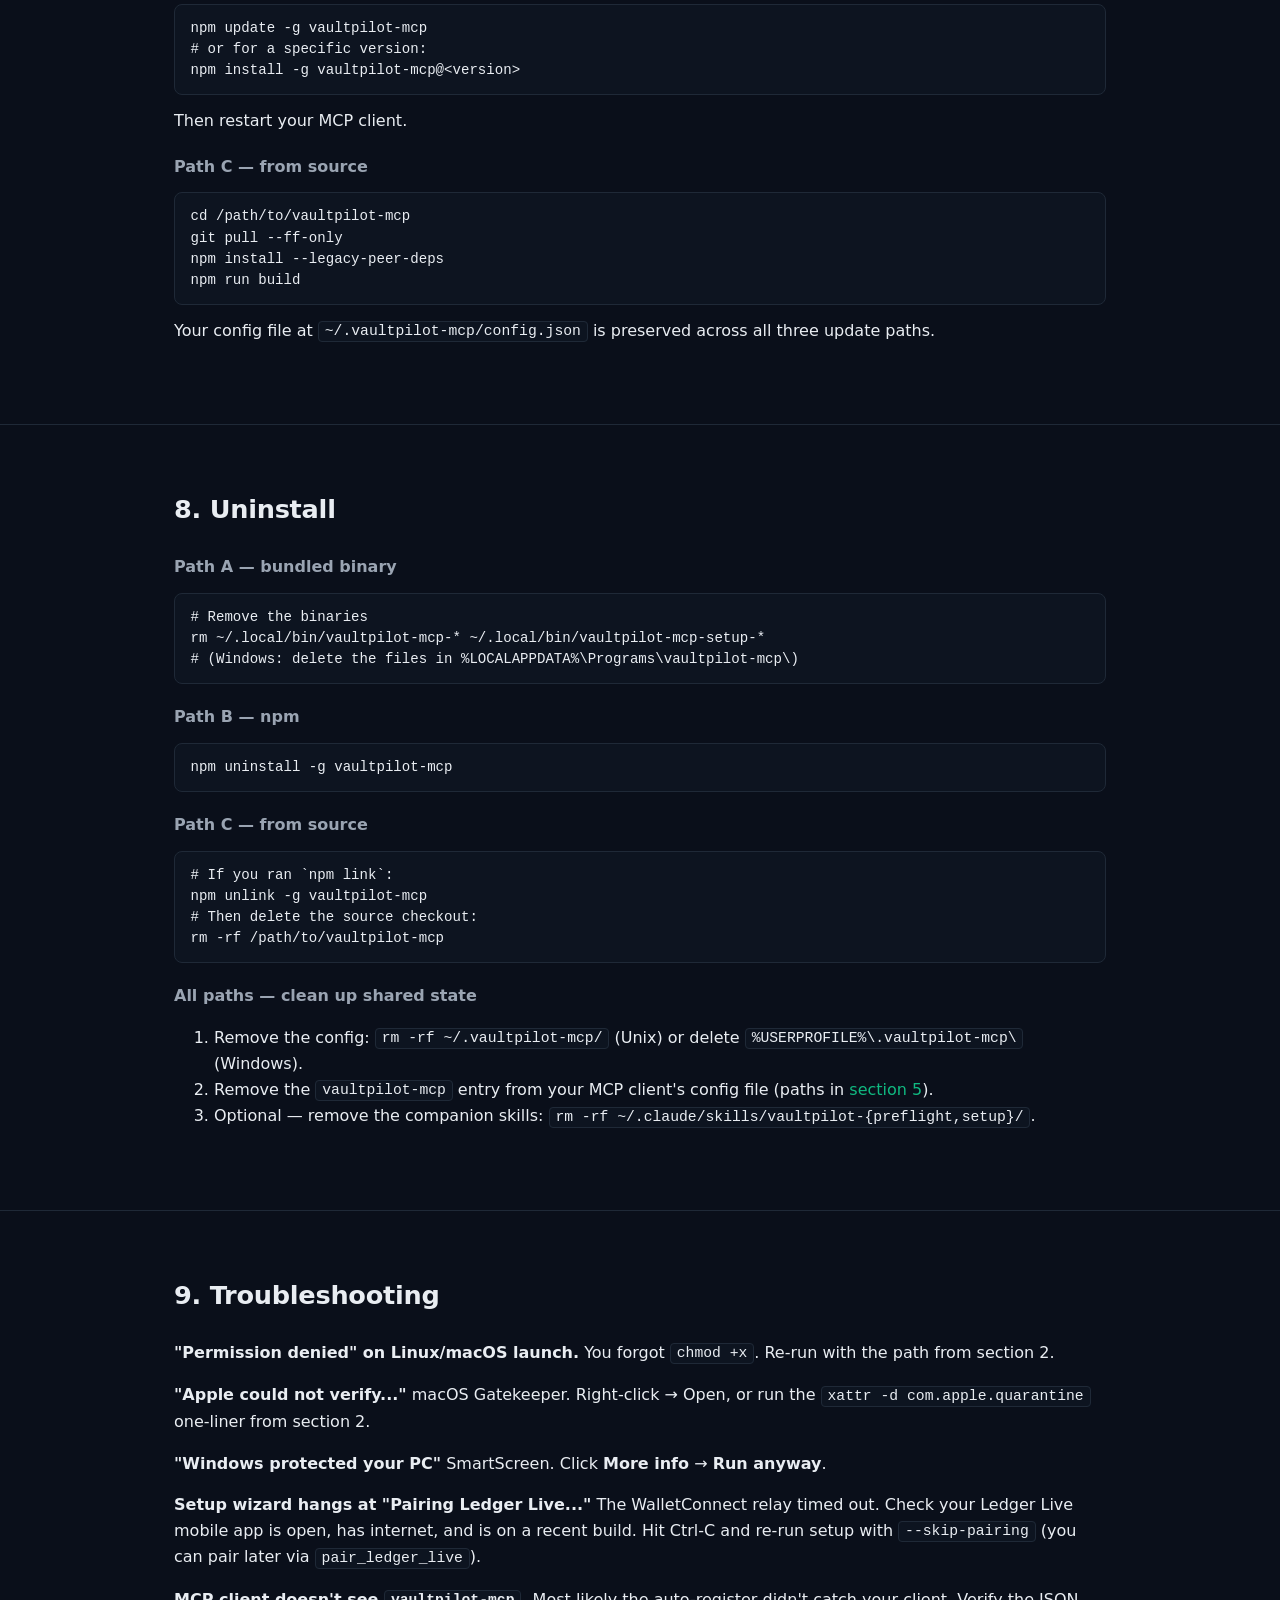
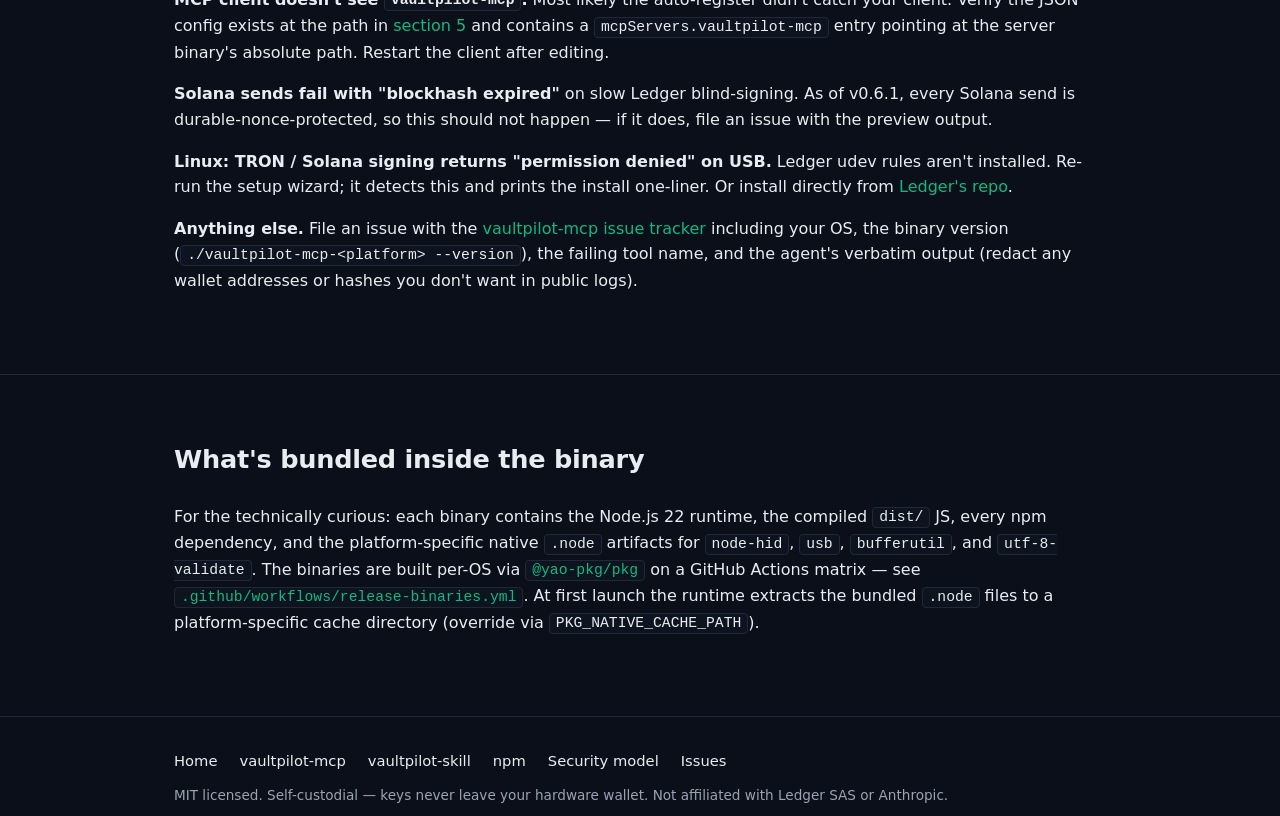
==== commit ac5cc040: "feat: video above the fold, 4-step flow, contact form in nav - Reorder home page so "See it in actio" ====
--- a/install.html
+++ b/install.html
@@ -21,6 +21,7 @@
     </a>
     <span class="grow"></span>
     <a href="index.html">Home</a>
+    <a href="index.html#contact">Contact</a>
     <a href="https://github.com/szhygulin/vaultpilot-mcp">GitHub</a>
     <a href="https://www.npmjs.com/package/vaultpilot-mcp">npm</a>
   </div>
--- a/styles.css
+++ b/styles.css
@@ -151,13 +151,14 @@
 }
 .callout strong { color: var(--fg); }
 
-/* How-it-works flow (home) */
+/* How-it-works flow (home) — 4 steps */
 .flow {
   display: grid;
-  grid-template-columns: repeat(3, 1fr);
-  gap: 20px;
+  grid-template-columns: repeat(4, 1fr);
+  gap: 16px;
   margin-top: 28px;
 }
+@media (max-width: 1000px) { .flow { grid-template-columns: repeat(2, 1fr); } }
 .flow .step {
   background: var(--bg-elev);
   border: 1px solid var(--rule);
@@ -243,10 +244,43 @@
   border-radius: 6px;
   background: #000;
 }
-.video-caption {
-  margin-top: 14px;
-  color: var(--fg-dim);
-  font-size: 0.92rem;
+/* Contact form */
+.contact-form {
+  display: grid;
+  gap: 14px;
+  max-width: 560px;
+  margin-top: 24px;
+}
+.contact-form label {
+  display: grid;
+  gap: 6px;
+  color: var(--fg-dim);
+  font-size: 0.88rem;
+  letter-spacing: 0.02em;
+}
+.contact-form input,
+.contact-form textarea {
+  width: 100%;
+  background: var(--code-bg);
+  border: 1px solid var(--rule);
+  border-radius: 8px;
+  padding: 10px 14px;
+  color: var(--fg);
+  font: inherit;
+  font-size: 0.95rem;
+  transition: border-color 0.15s, box-shadow 0.15s;
+}
+.contact-form input:focus,
+.contact-form textarea:focus {
+  outline: none;
+  border-color: var(--accent);
+  box-shadow: 0 0 0 3px var(--accent-soft);
+}
+.contact-form textarea { min-height: 140px; resize: vertical; line-height: 1.5; }
+.contact-form button {
+  justify-self: start;
+  cursor: pointer;
+  font-family: inherit;
 }
 
 /* TOC for the install page */
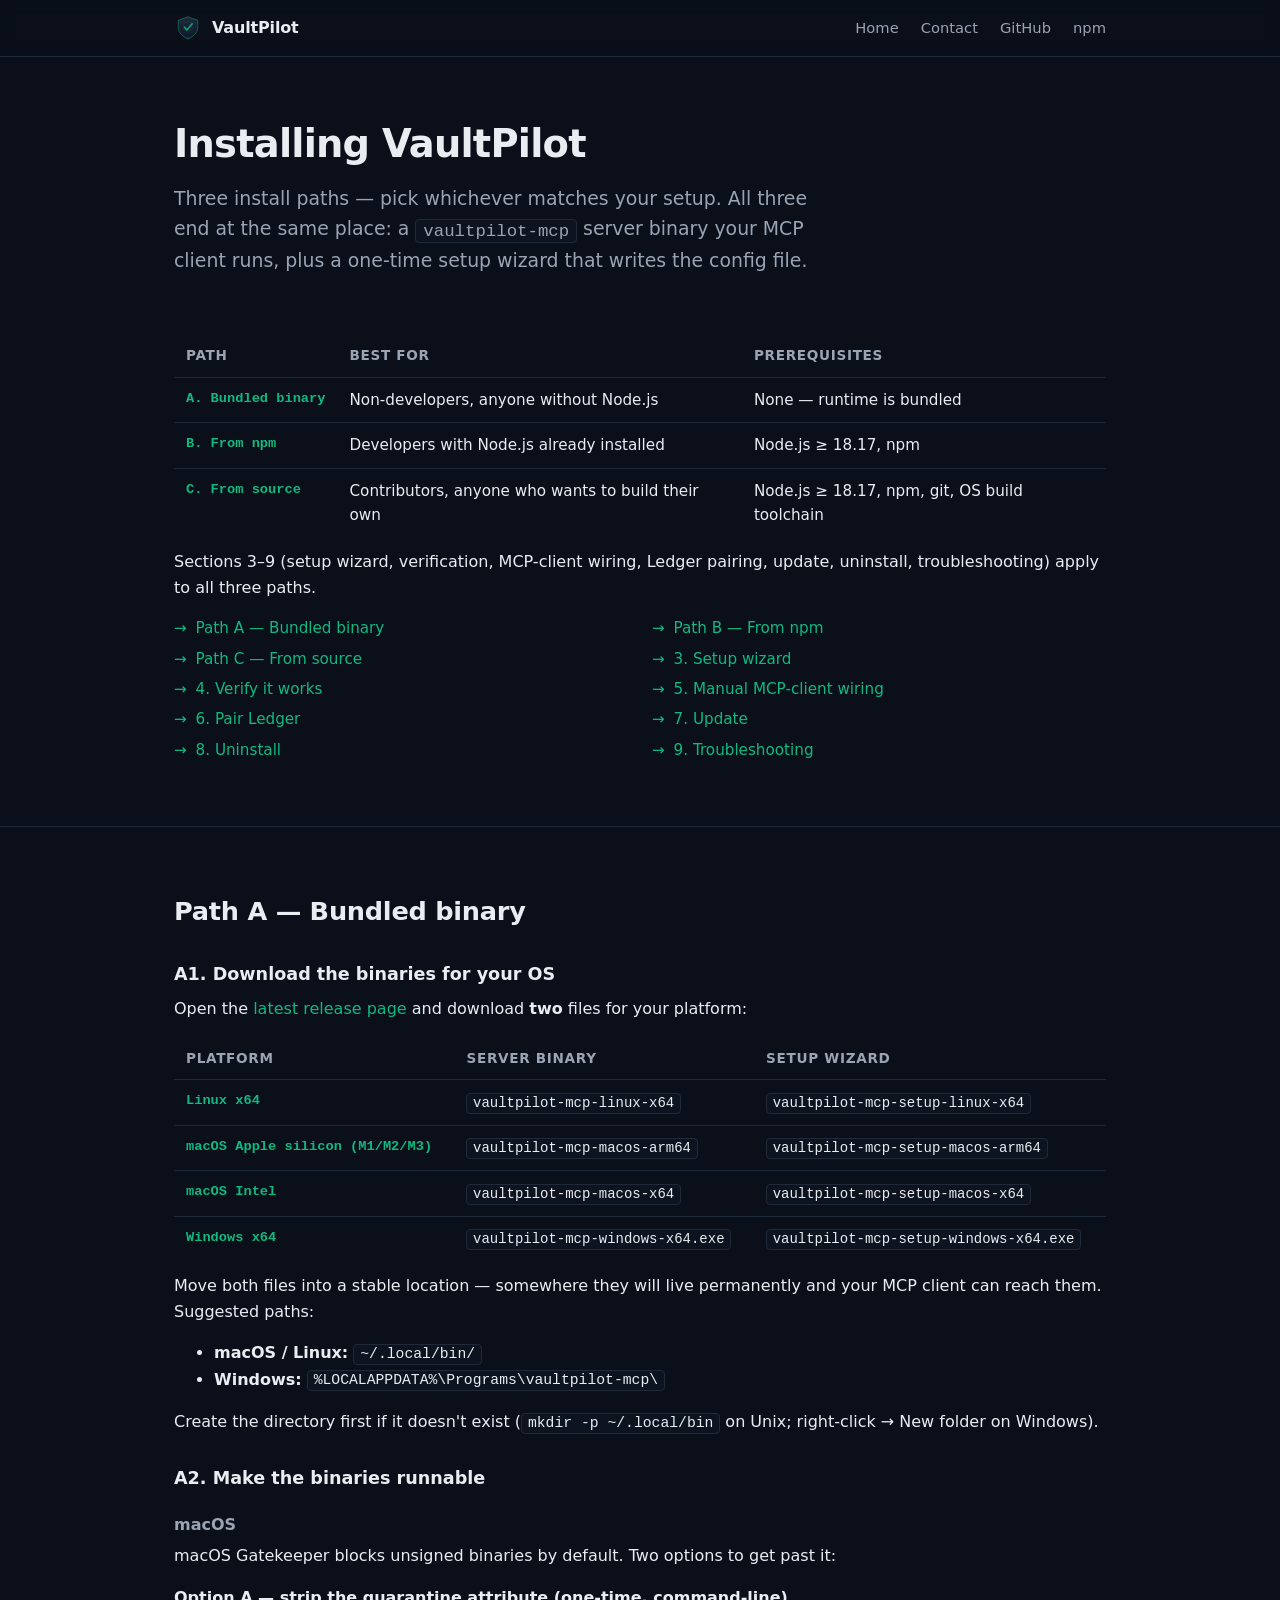
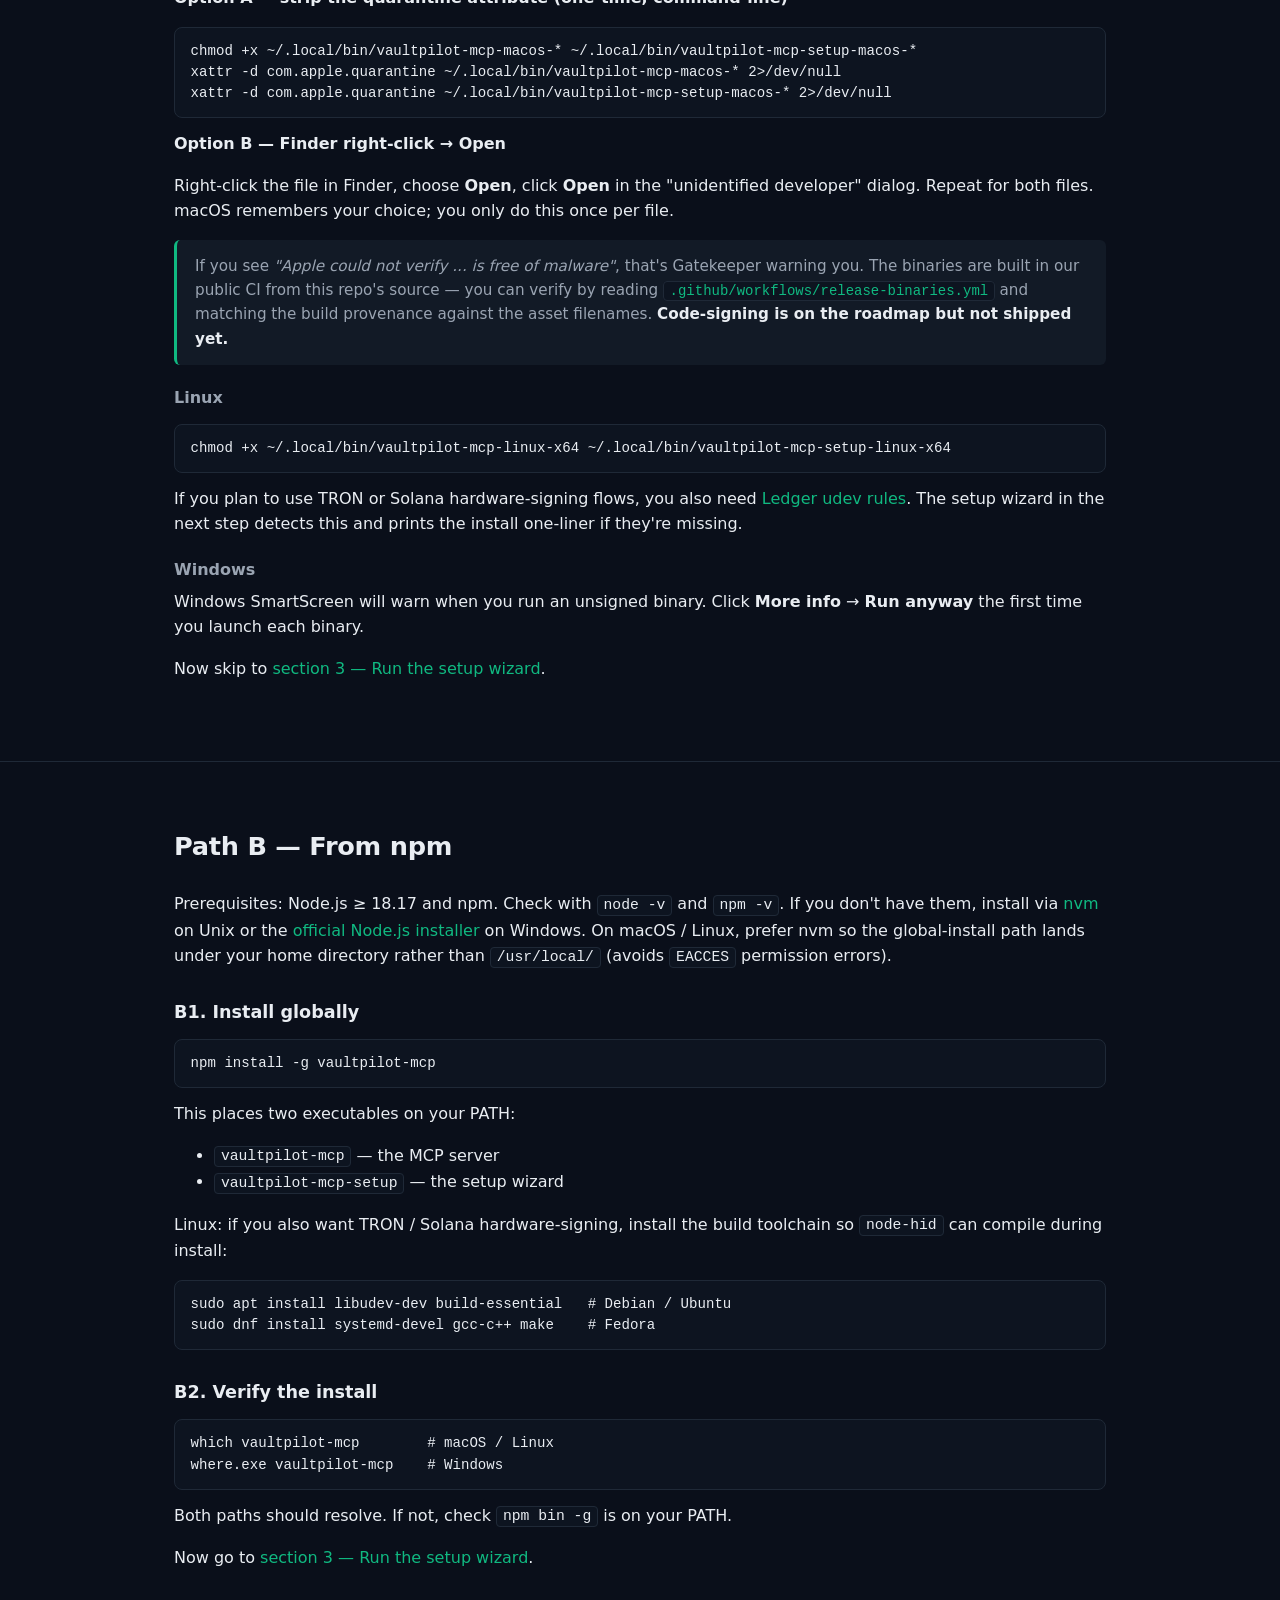
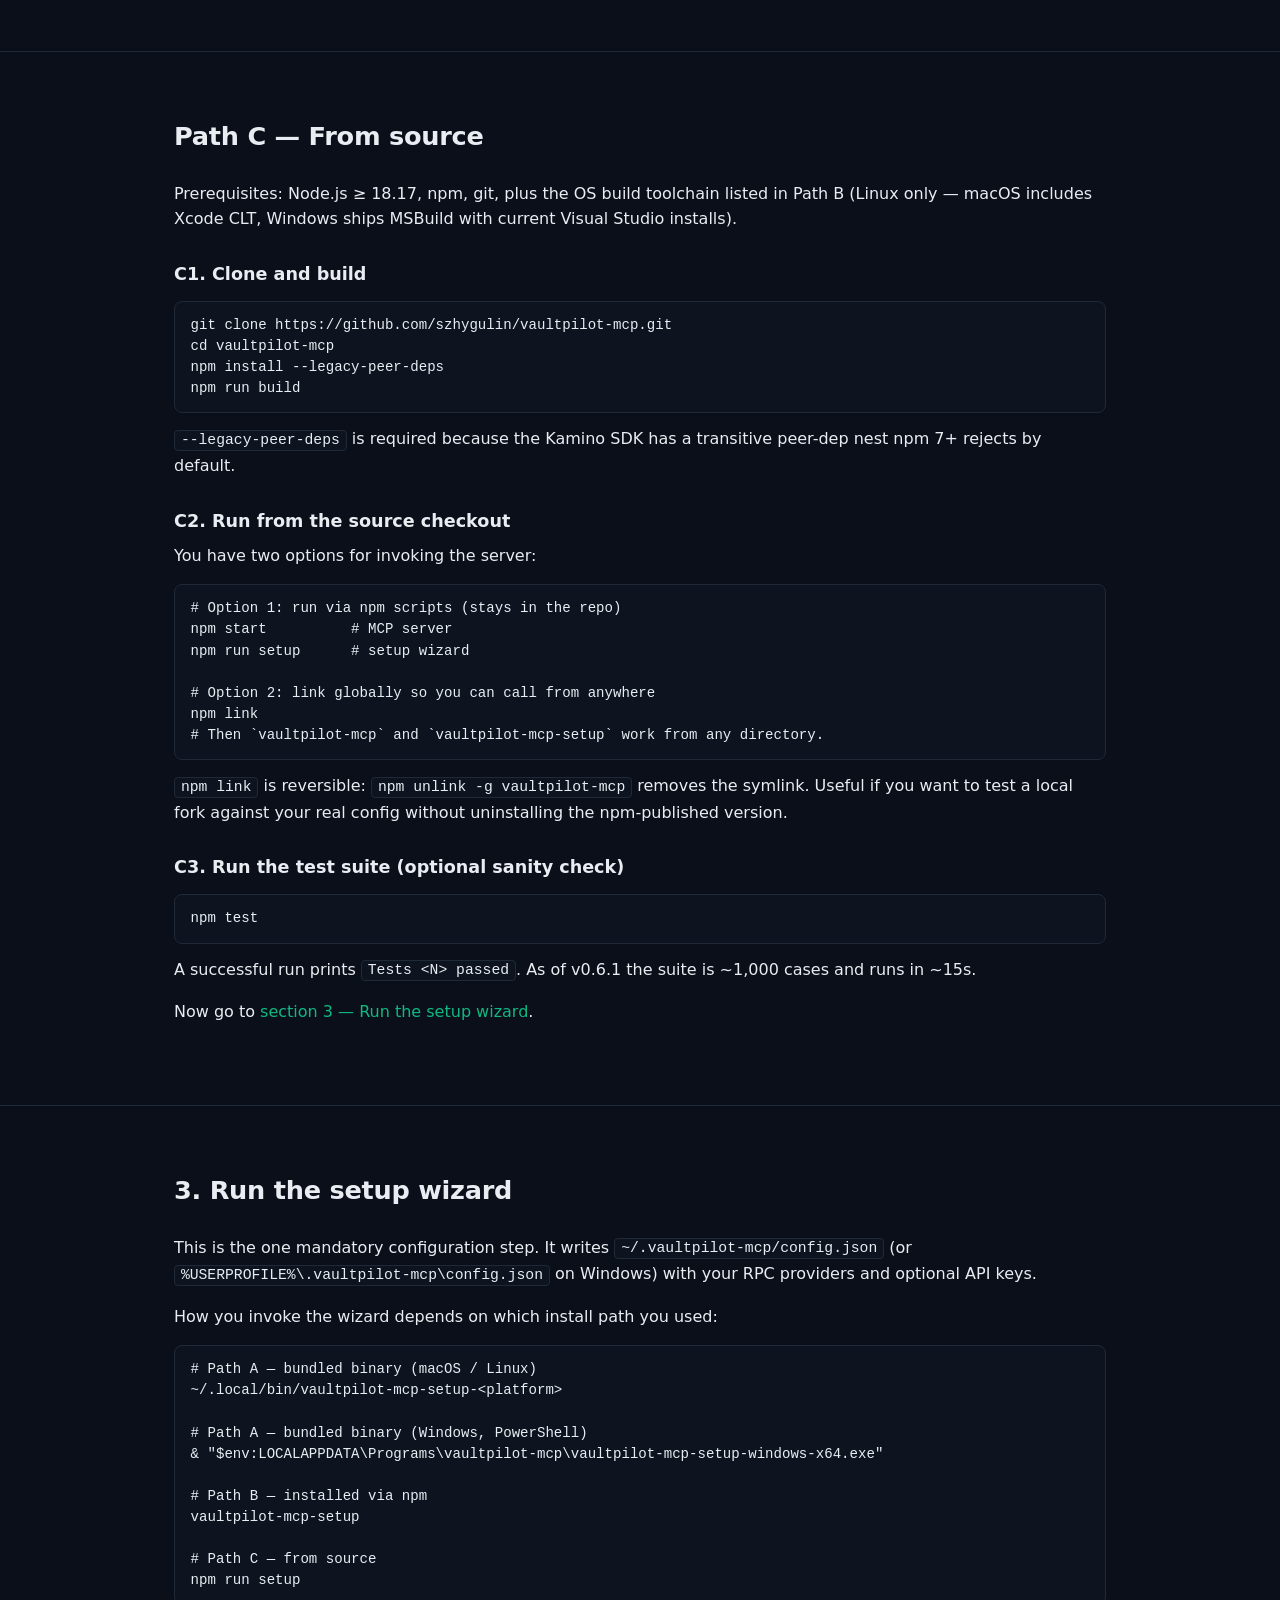
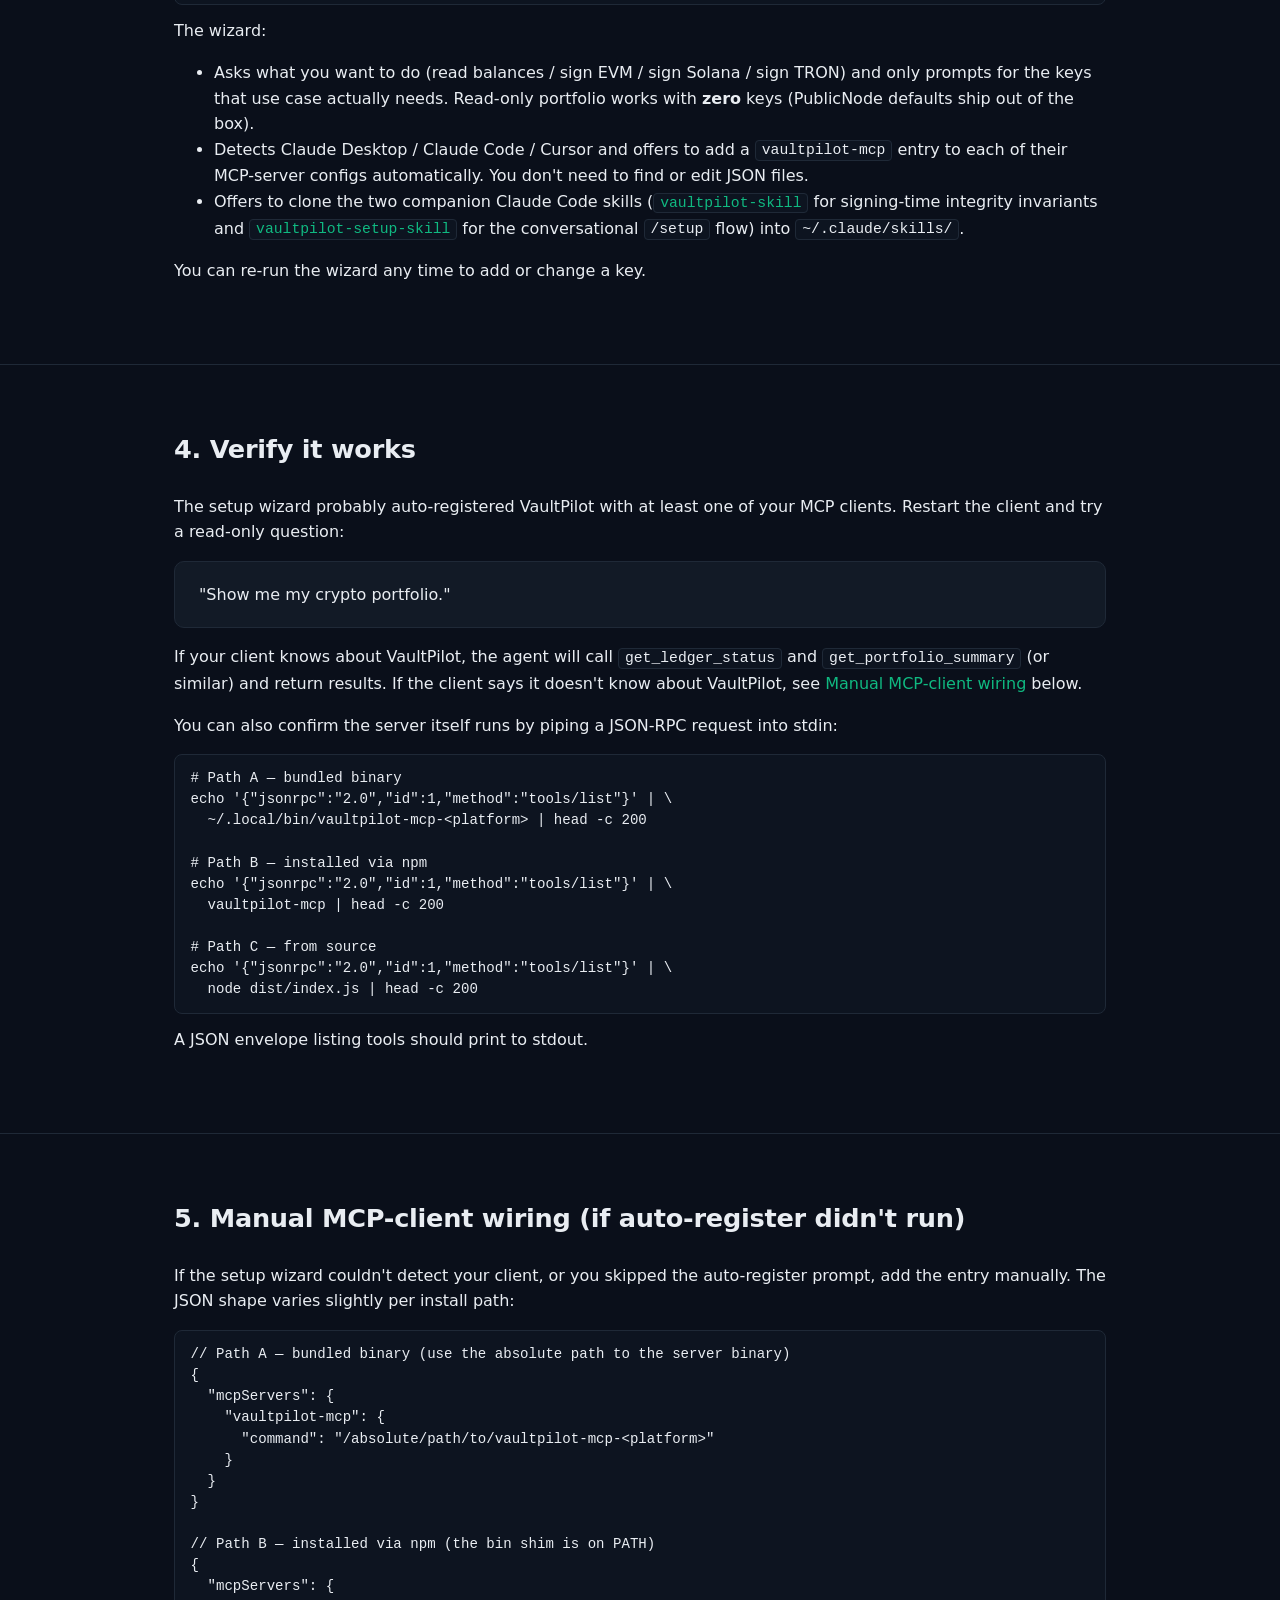
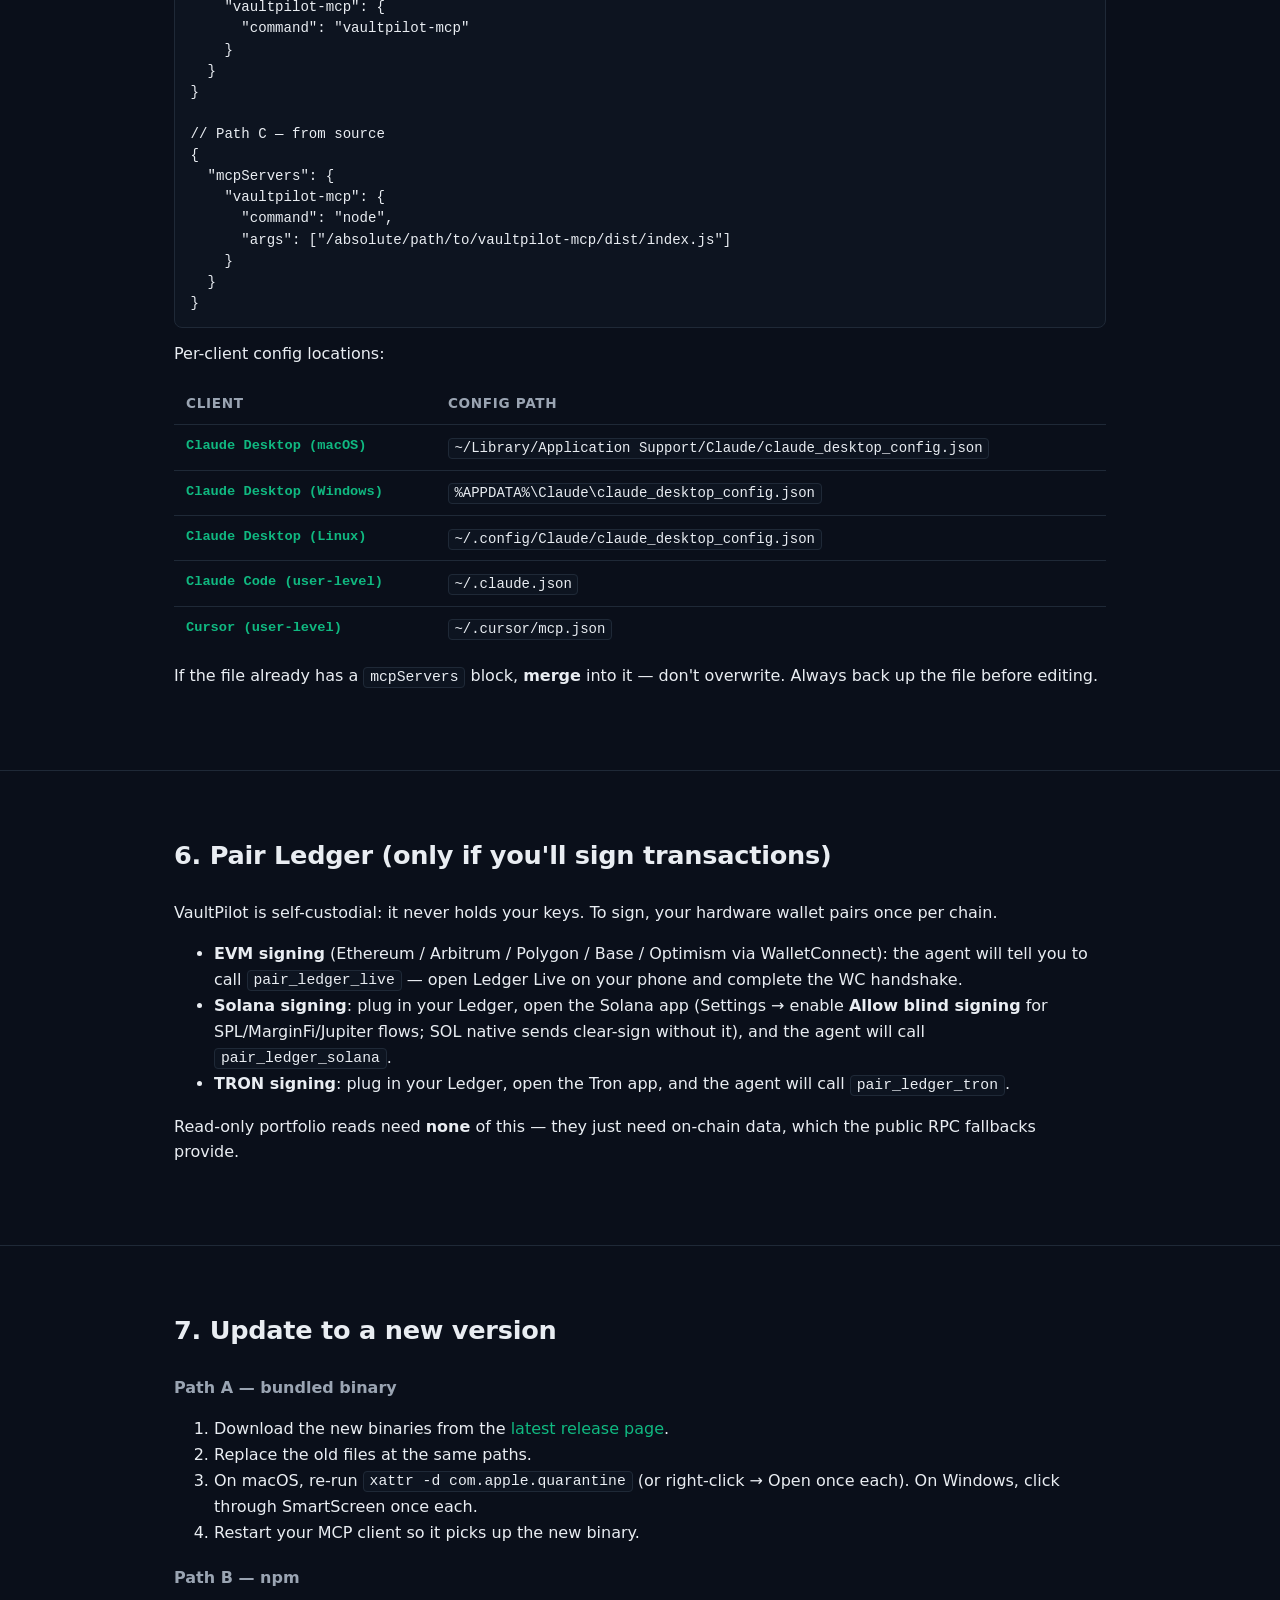
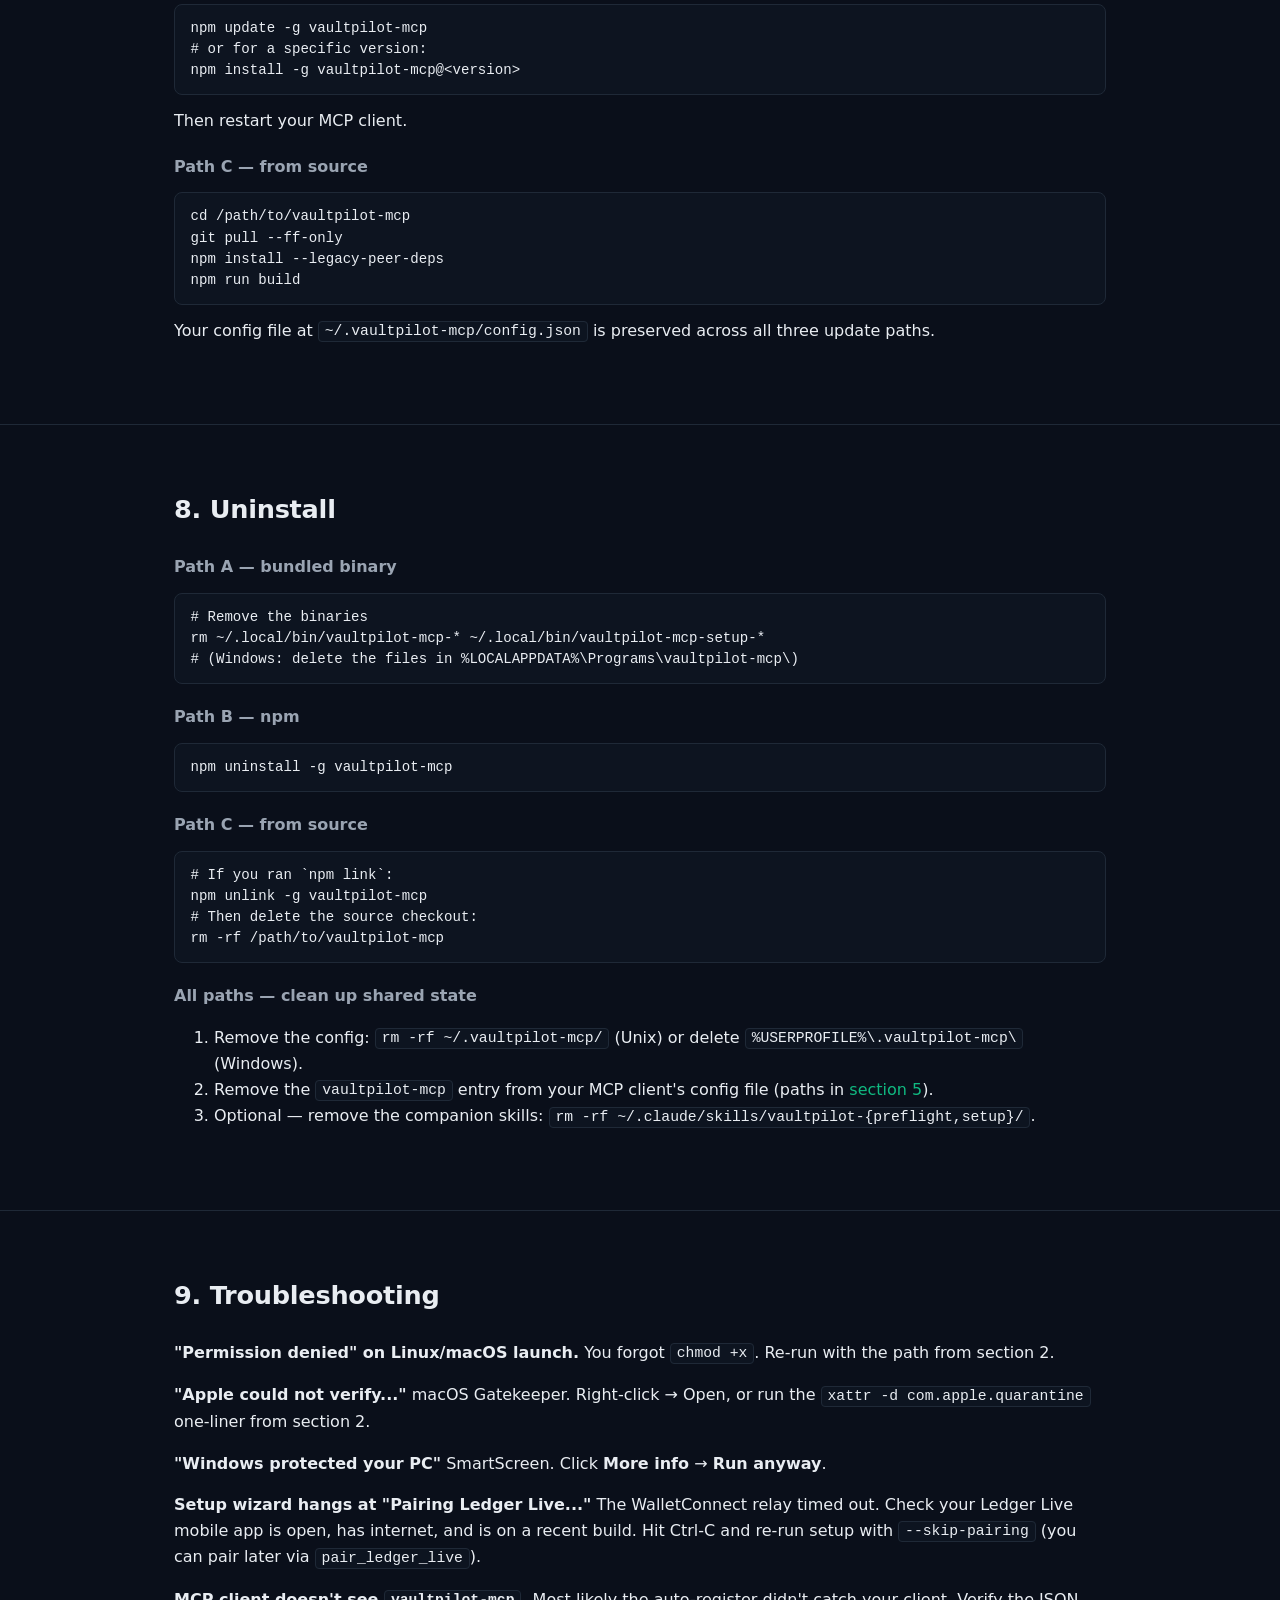
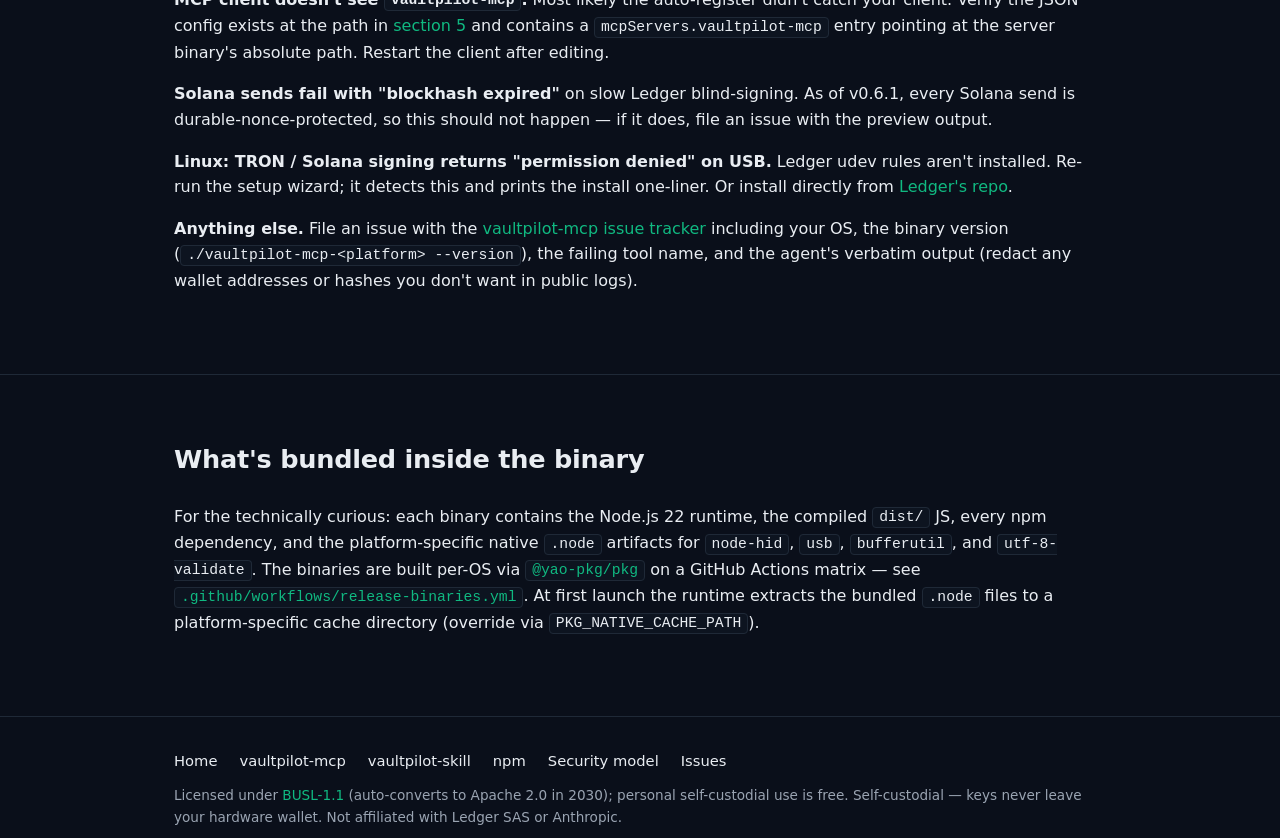
==== commit 43b1eb20: "chore(license): switch site references from MIT to BUSL-1.1 vaultpilot-mcp v0.9.1 ships under BUSL-1" ====
--- a/install.html
+++ b/install.html
@@ -3,13 +3,53 @@
 <head>
 <meta charset="utf-8">
 <meta name="viewport" content="width=device-width, initial-scale=1">
-<title>Install VaultPilot — Three paths · setup wizard · MCP-client wiring</title>
+<title>Install VaultPilot — Setup guide for Claude / Cursor</title>
 <meta name="description" content="Install VaultPilot MCP from a bundled binary, npm, or source. Setup wizard, Ledger pairing, MCP-client config for Claude Desktop / Claude Code / Cursor.">
+<link rel="canonical" href="https://vaultpilot-mcp.ai/install.html">
+<meta name="robots" content="index, follow">
+
+<!-- Open Graph / Facebook -->
+<meta property="og:type" content="article">
+<meta property="og:site_name" content="VaultPilot">
+<meta property="og:url" content="https://vaultpilot-mcp.ai/install.html">
+<meta property="og:title" content="Install VaultPilot — Setup guide for Claude / Cursor">
+<meta property="og:description" content="Install VaultPilot MCP from a bundled binary, npm, or source. Setup wizard, Ledger pairing, MCP-client config for Claude Desktop / Claude Code / Cursor.">
+<meta property="og:image" content="https://vaultpilot-mcp.ai/og-card.png">
+<meta property="og:image:width" content="1200">
+<meta property="og:image:height" content="630">
+<meta property="og:image:alt" content="VaultPilot — Safety first. Hardware-verified DeFi for AI agents. Emerald shield logo on dark background with the tagline alongside.">
+
+<!-- Twitter card -->
+<meta name="twitter:card" content="summary_large_image">
+<meta name="twitter:title" content="Install VaultPilot — Setup guide for Claude / Cursor">
+<meta name="twitter:description" content="Three install paths: bundled binary, npm, or source. Setup wizard handles RPC config + Ledger pairing + MCP-client auto-register.">
+<meta name="twitter:image" content="https://vaultpilot-mcp.ai/og-card.png">
+
 <link rel="icon" type="image/svg+xml" href="vaultpilot-v2-circuit.svg">
 <link rel="icon" type="image/png" sizes="any" href="vaultpilot-v2-circuit.png">
 <link rel="apple-touch-icon" href="vaultpilot-v2-circuit.png">
 <meta name="theme-color" content="#10b981">
 <link rel="stylesheet" href="styles.css">
+
+<!-- Cloudflare Web Analytics — privacy-respecting, no cookies, no consent banner needed -->
+<script defer src='https://static.cloudflareinsights.com/beacon.min.js' data-cf-beacon='{"token": "87253c60d56d4036a09b2410ffcee745"}'></script>
+
+<!-- Structured data: HowTo for the install guide -->
+<script type="application/ld+json">
+{
+  "@context": "https://schema.org",
+  "@type": "HowTo",
+  "name": "Install VaultPilot MCP",
+  "description": "Three install paths for the VaultPilot MCP server, plus setup wizard and Ledger pairing.",
+  "image": "https://vaultpilot-mcp.ai/vaultpilot-v2-circuit.png",
+  "step": [
+    { "@type": "HowToStep", "name": "Install", "text": "Pick one: bundled binary from GitHub releases, npm install -g vaultpilot-mcp, or build from source." },
+    { "@type": "HowToStep", "name": "Run setup wizard", "text": "Run vaultpilot-mcp-setup. Configures RPC endpoints, optional API keys, and auto-registers the MCP server with Claude Desktop / Claude Code / Cursor." },
+    { "@type": "HowToStep", "name": "Verify", "text": "Restart your MCP client and ask the agent to show your portfolio." },
+    { "@type": "HowToStep", "name": "Pair Ledger", "text": "If you'll sign transactions, pair the Ledger device once per chain via pair_ledger_live (EVM), pair_ledger_solana, or pair_ledger_tron." }
+  ]
+}
+</script>
 </head>
 <body>
 
@@ -345,7 +385,7 @@
       <a href="https://github.com/szhygulin/vaultpilot-mcp/blob/main/SECURITY.md">Security model</a>
       <a href="https://github.com/szhygulin/vaultpilot-mcp/issues">Issues</a>
     </div>
-    <div class="fineprint">MIT licensed. Self-custodial — keys never leave your hardware wallet. Not affiliated with Ledger SAS or Anthropic.</div>
+    <div class="fineprint">Licensed under <a href="https://github.com/szhygulin/vaultpilot-mcp/blob/main/LICENSE">BUSL-1.1</a> (auto-converts to Apache 2.0 in 2030); personal self-custodial use is free. Self-custodial — keys never leave your hardware wallet. Not affiliated with Ledger SAS or Anthropic.</div>
   </div>
 </footer>
 
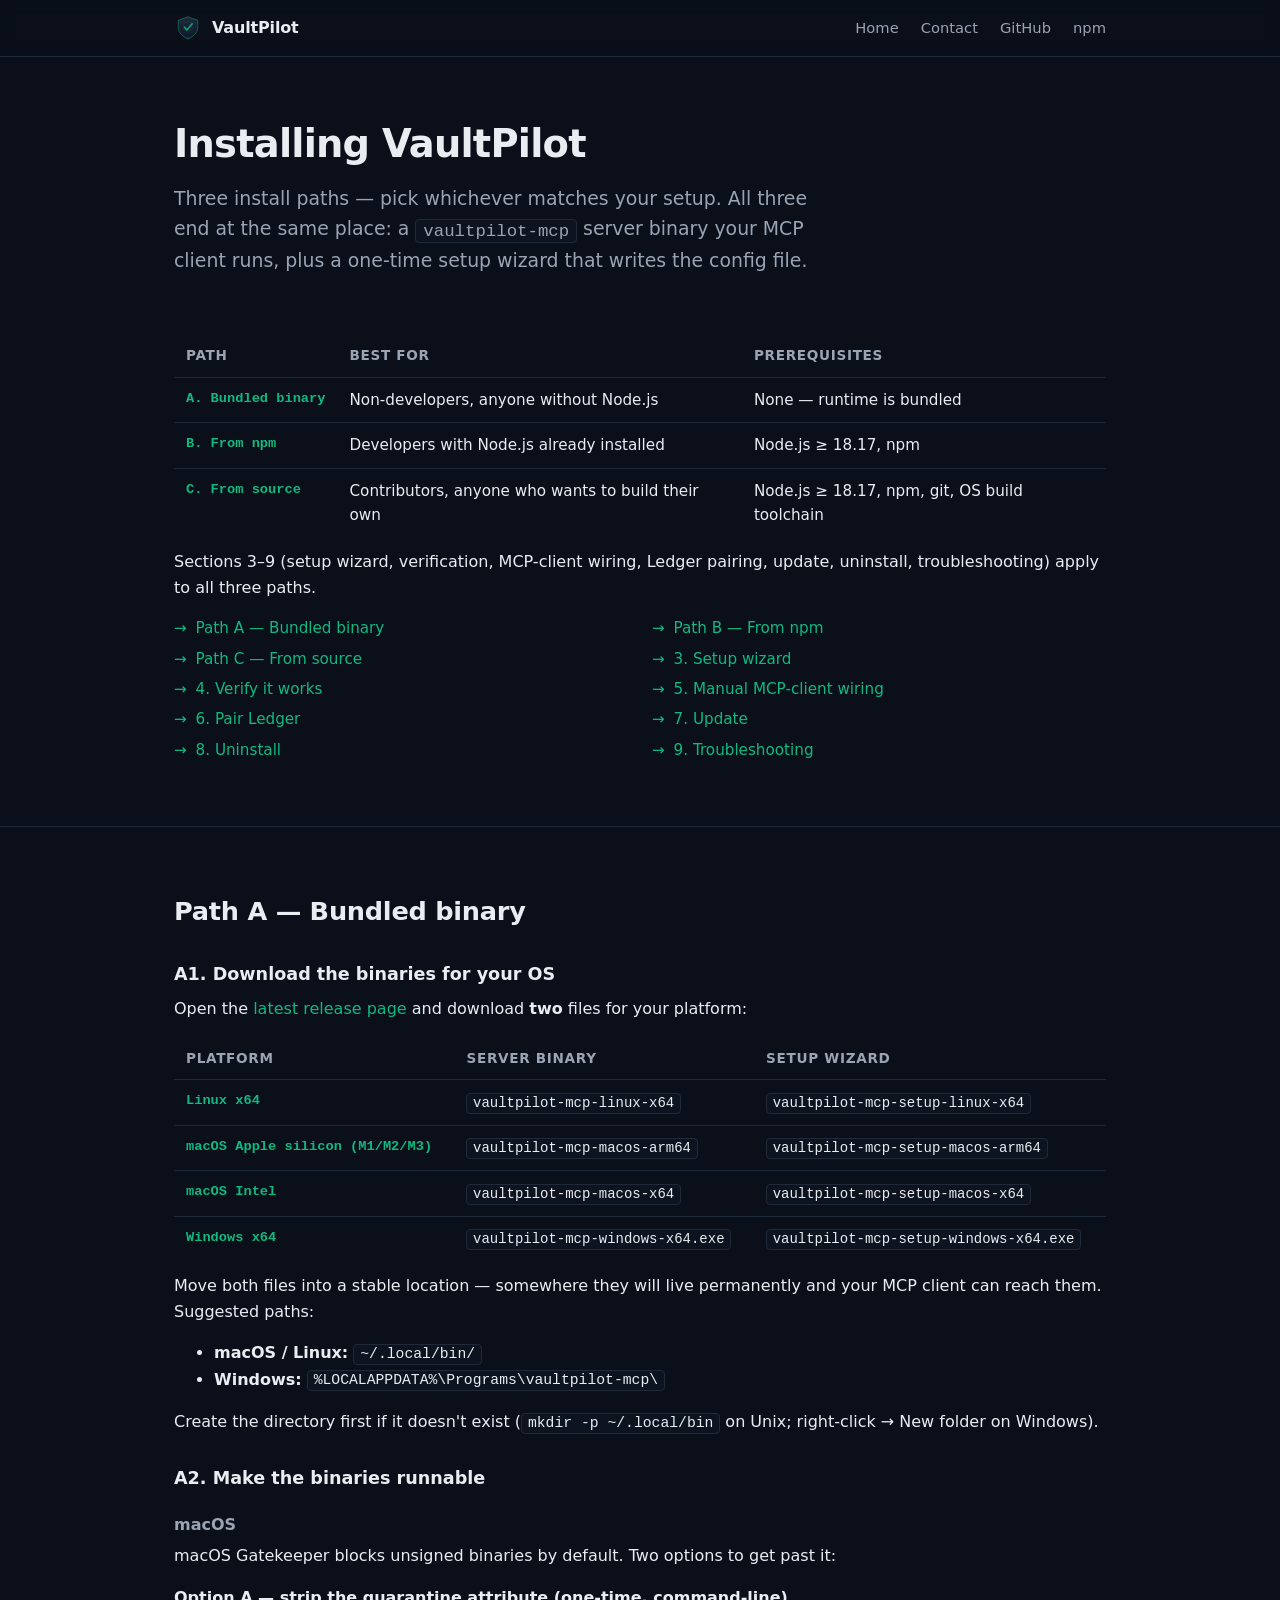
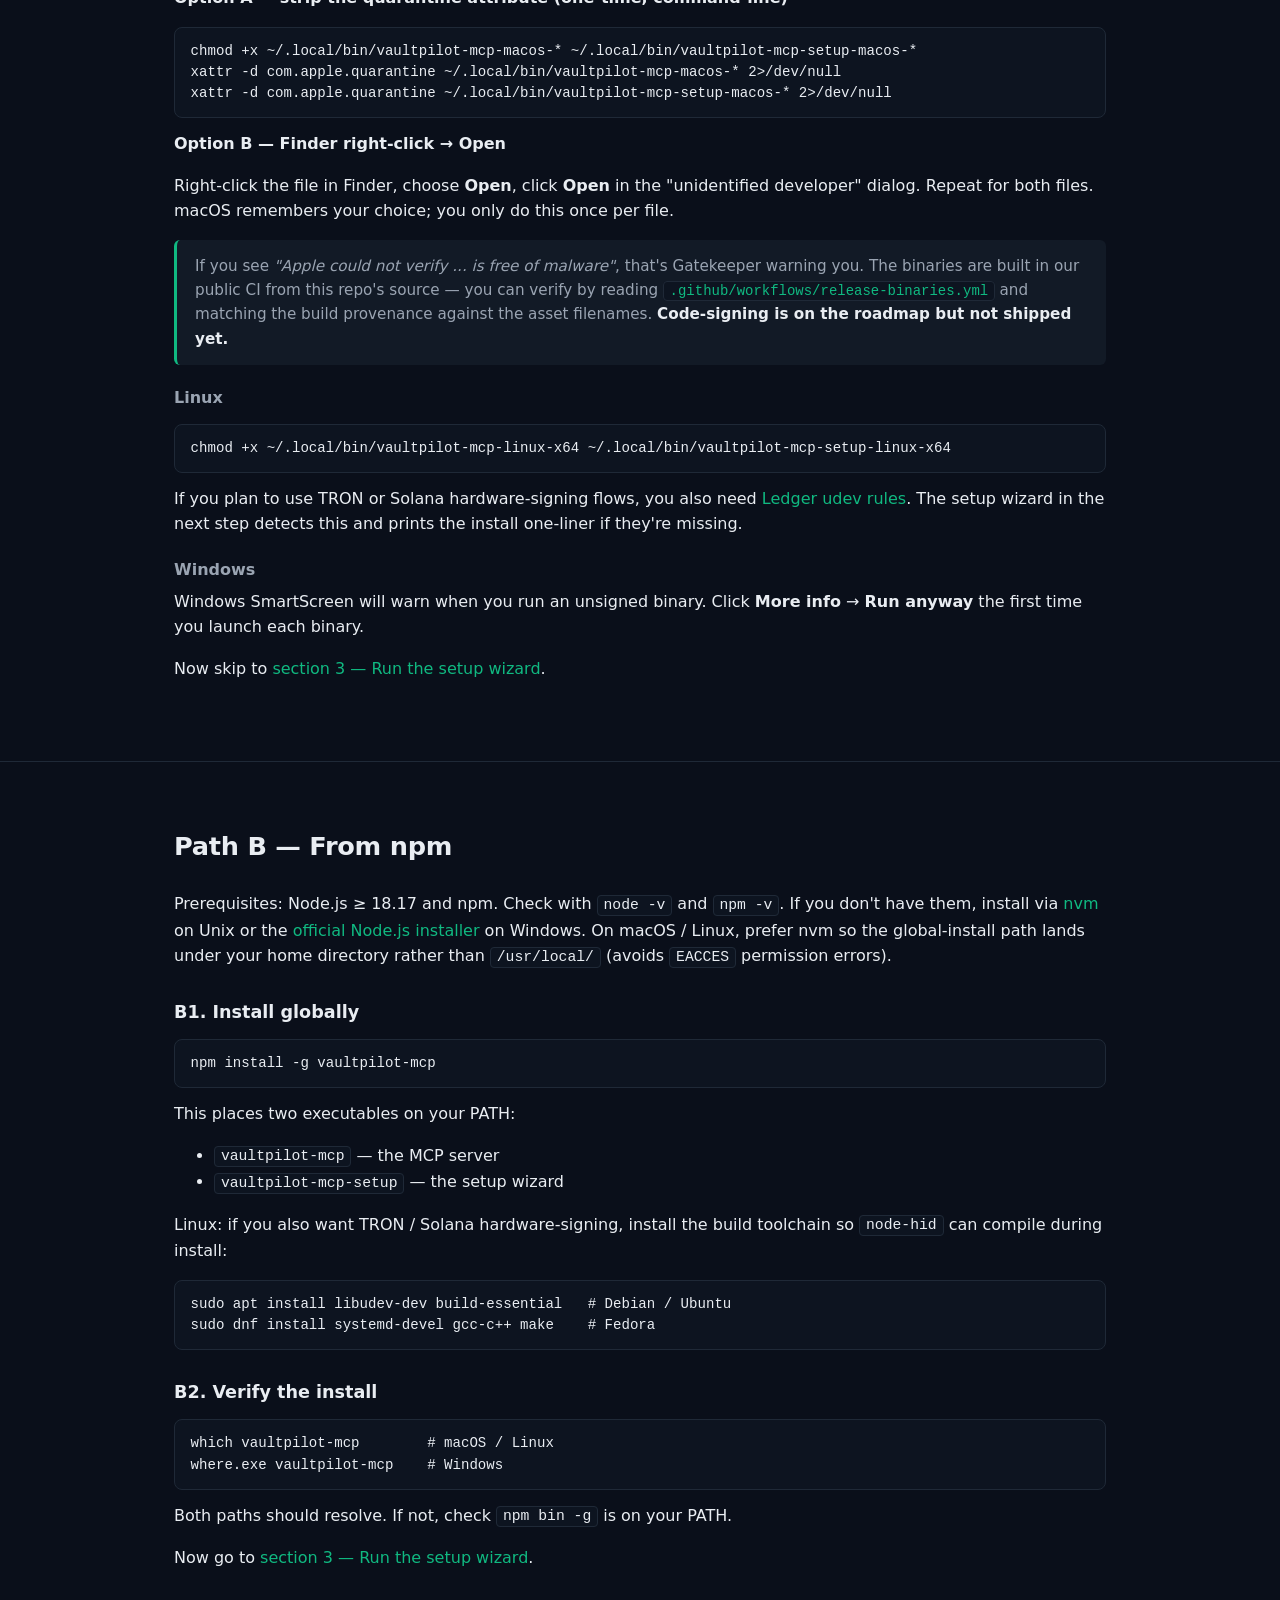
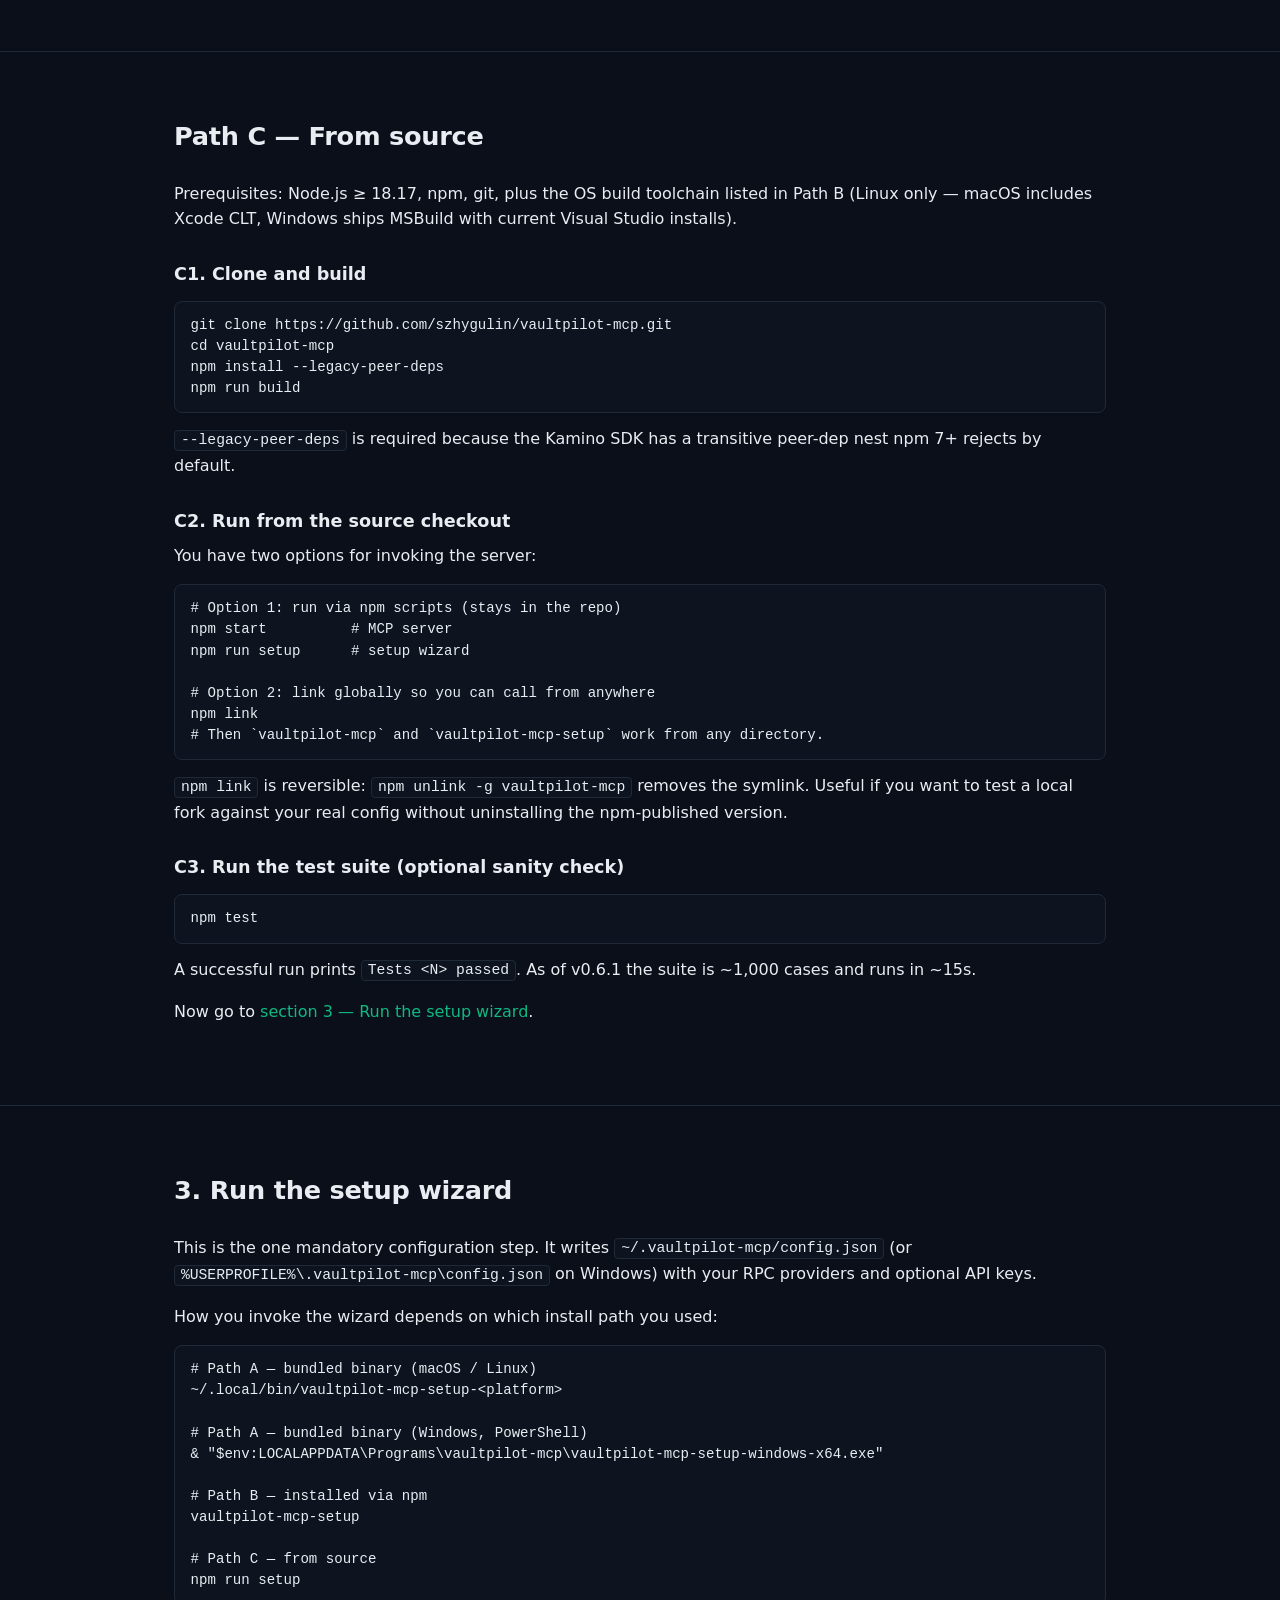
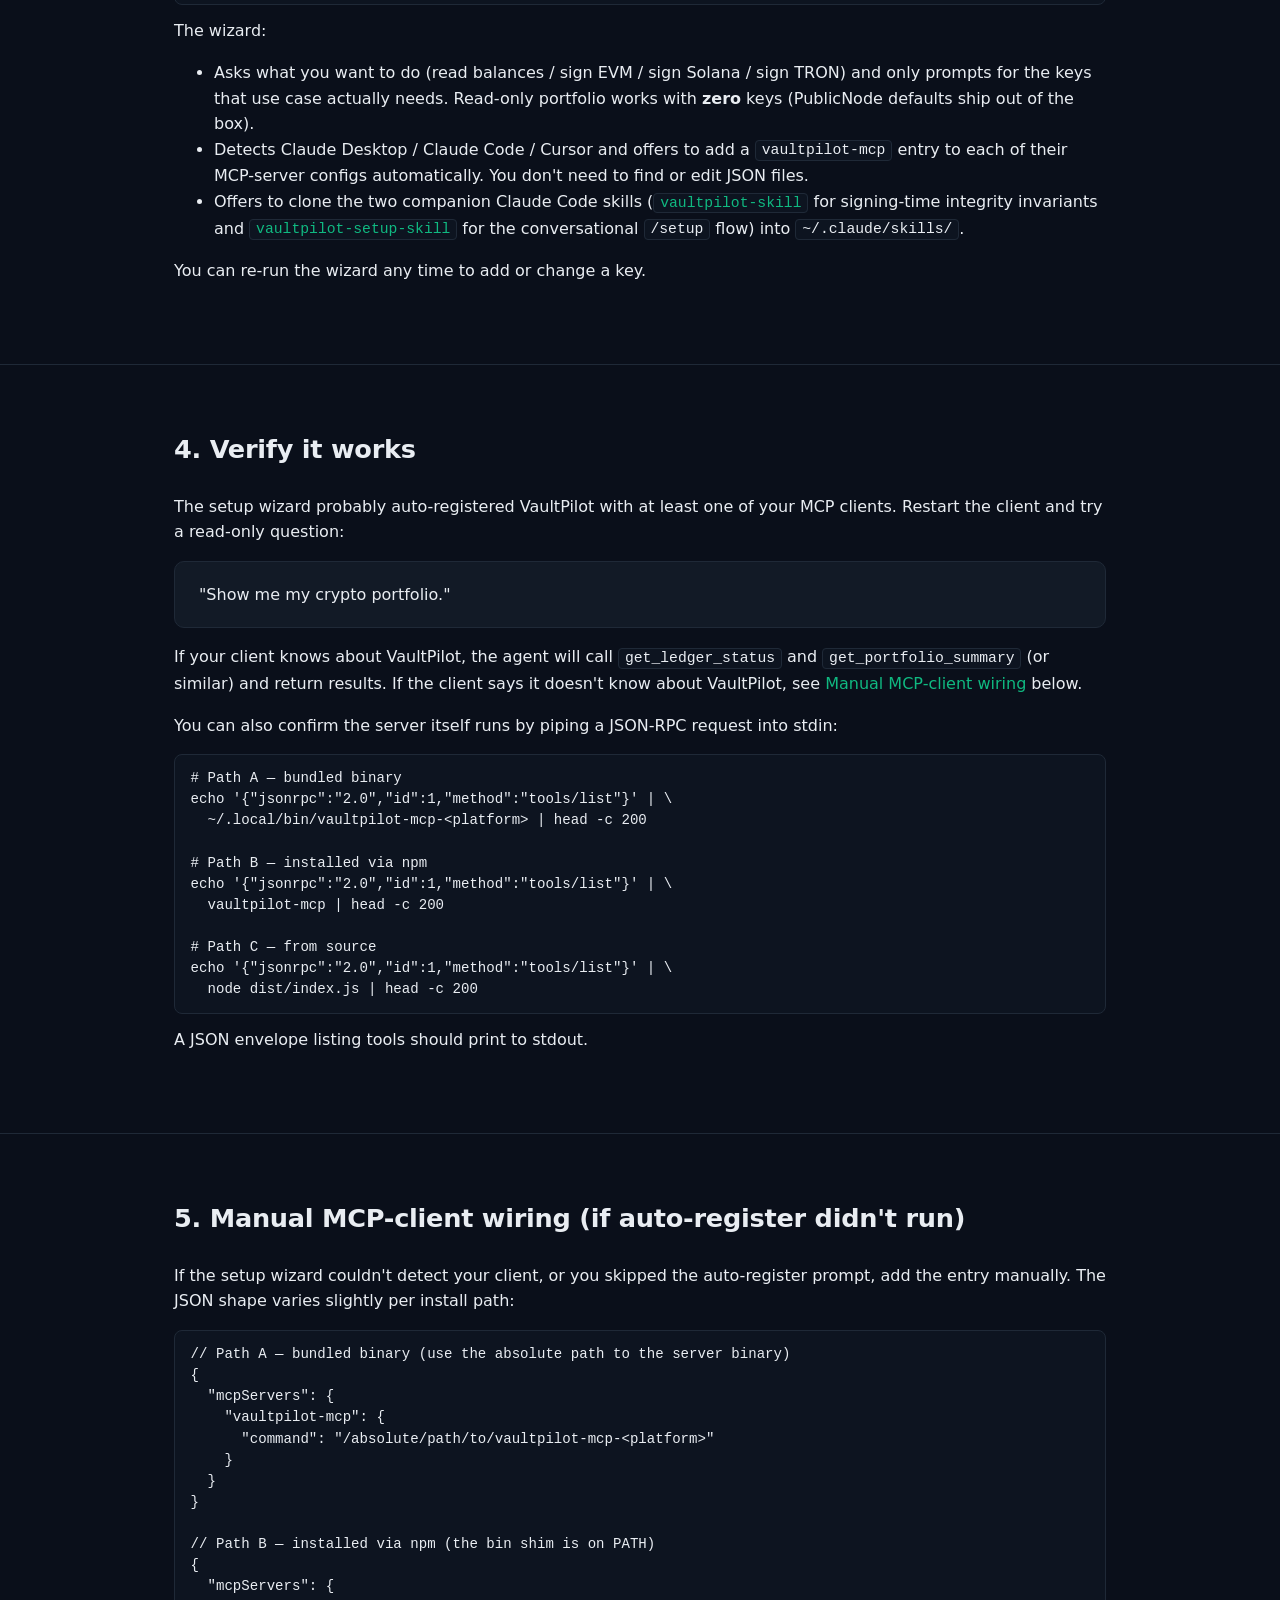
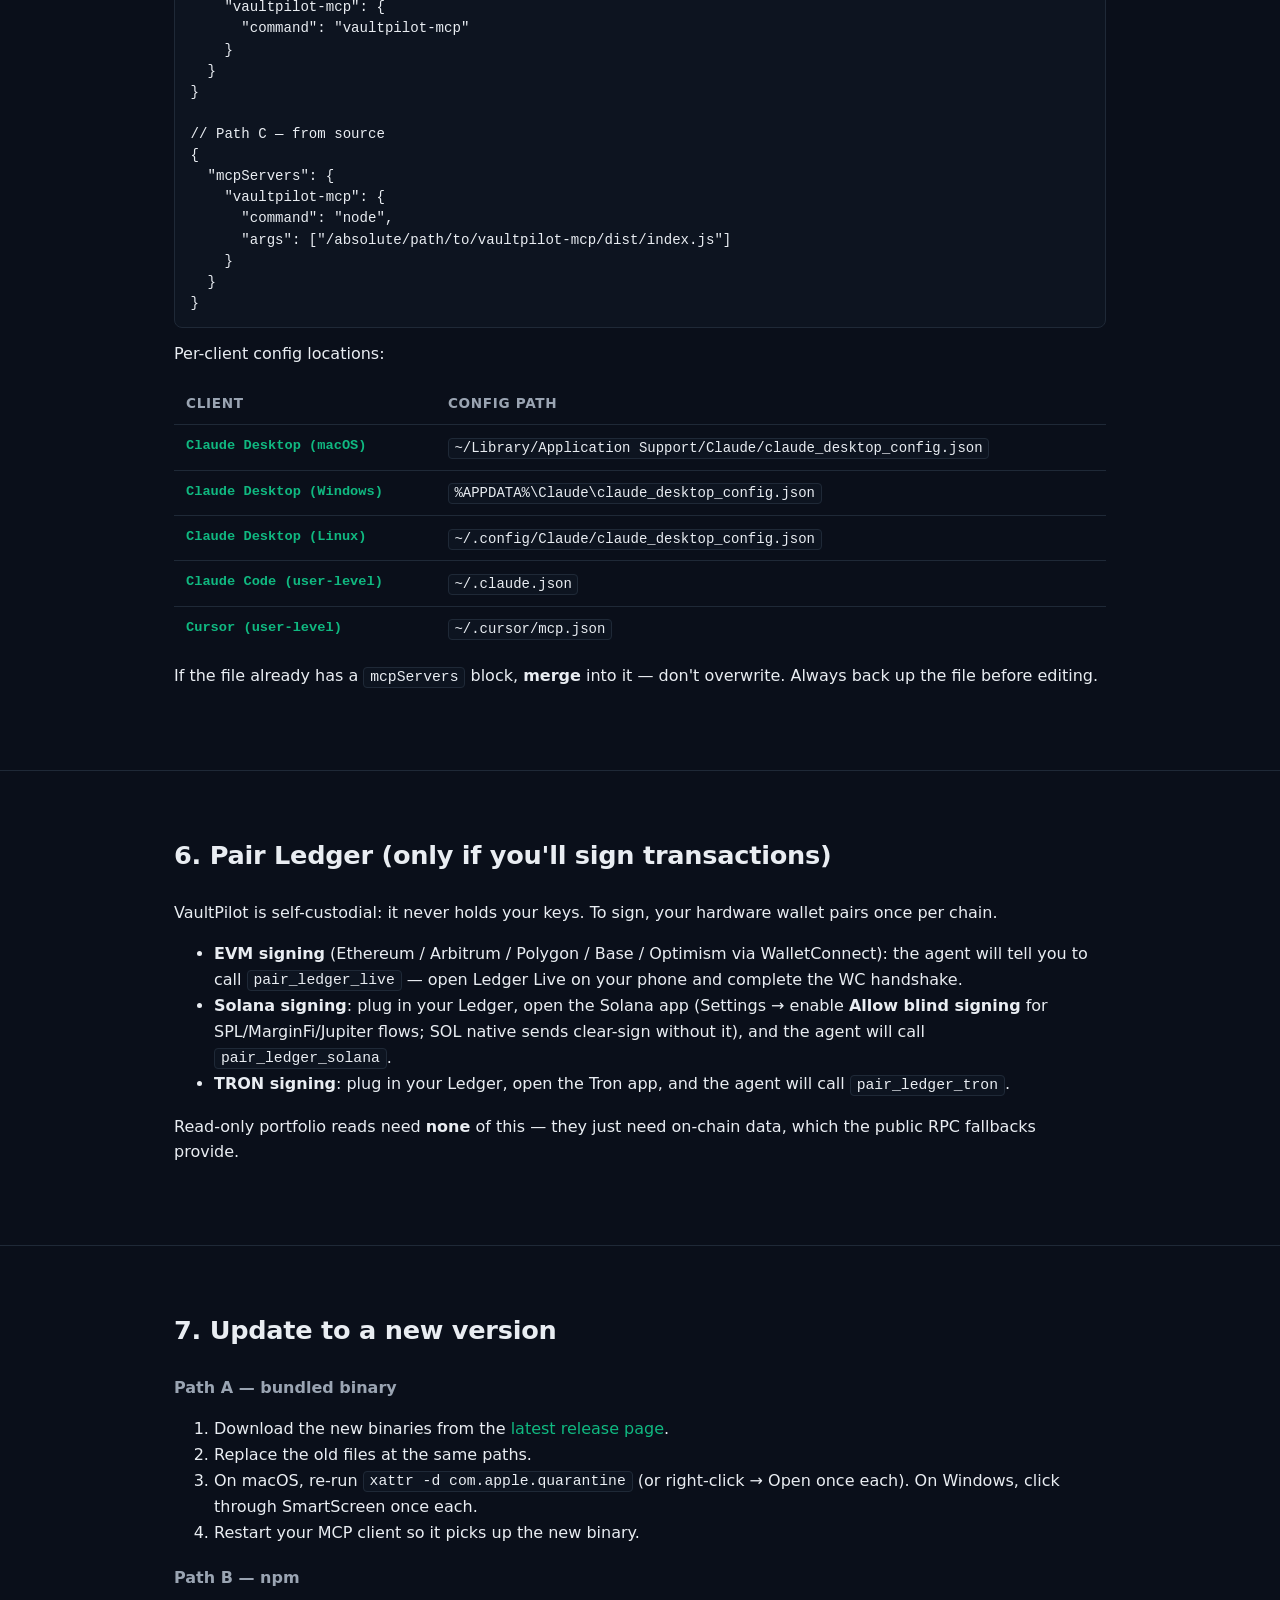
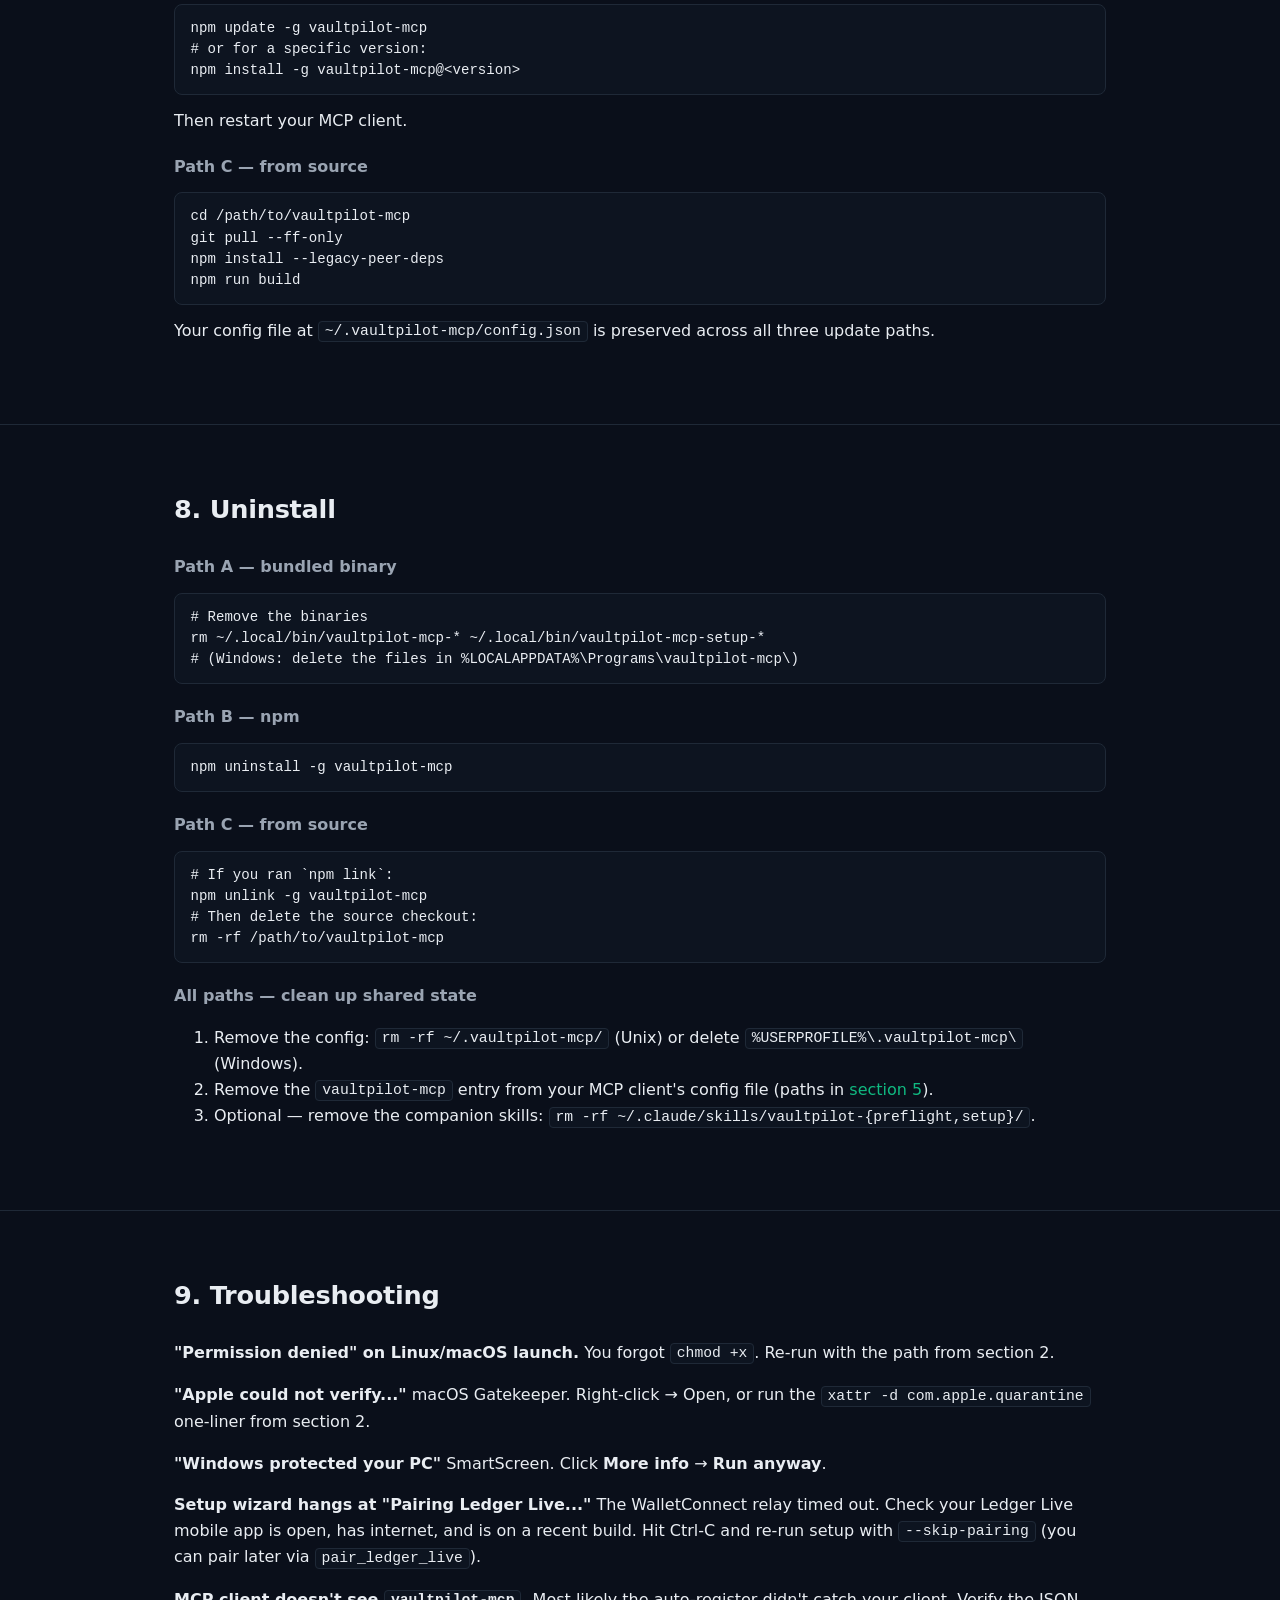
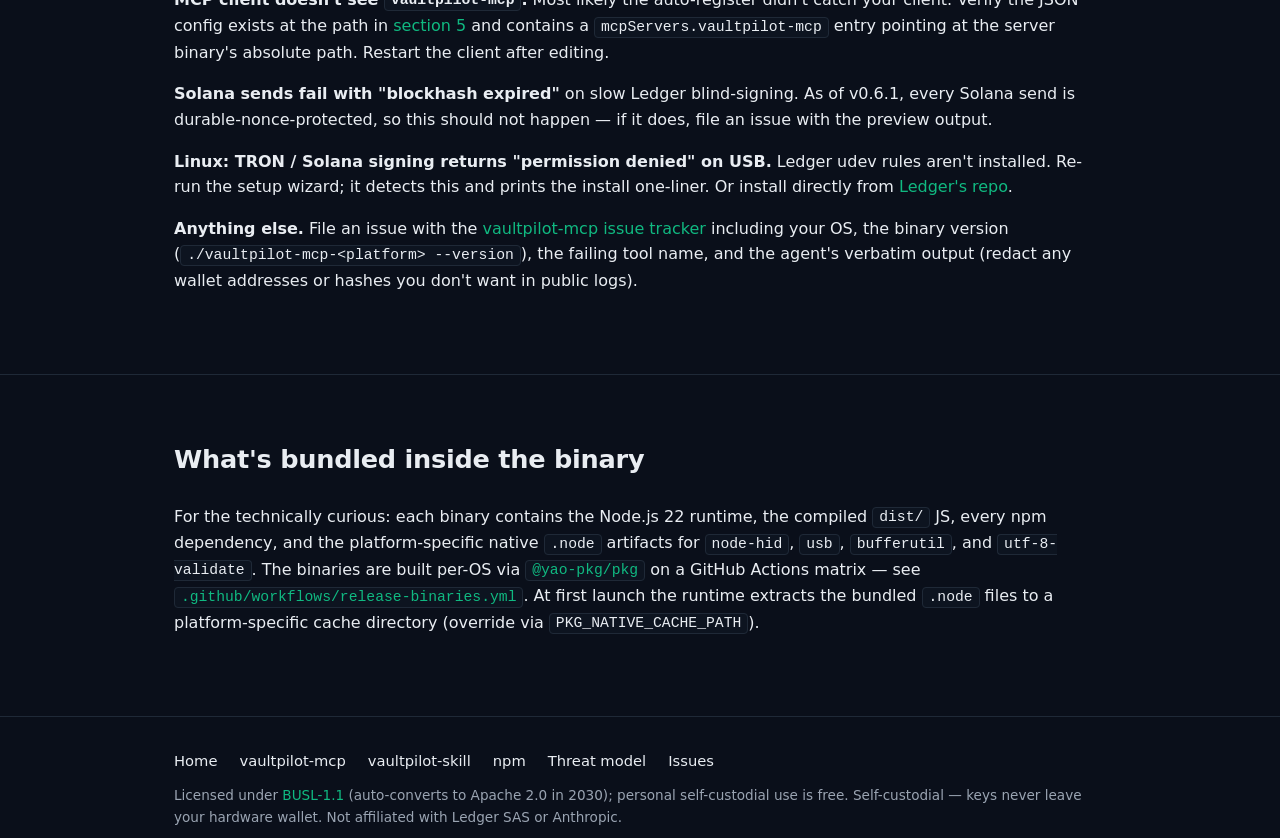
==== commit a1c1b5d4: "copy: swap soft framing for standard security-engineering terms "Layered defenses" → "Defense in dep" ====
--- a/install.html
+++ b/install.html
@@ -382,7 +382,7 @@
       <a href="https://github.com/szhygulin/vaultpilot-mcp">vaultpilot-mcp</a>
       <a href="https://github.com/szhygulin/vaultpilot-skill">vaultpilot-skill</a>
       <a href="https://www.npmjs.com/package/vaultpilot-mcp">npm</a>
-      <a href="https://github.com/szhygulin/vaultpilot-mcp/blob/main/SECURITY.md">Security model</a>
+      <a href="https://github.com/szhygulin/vaultpilot-mcp/blob/main/SECURITY.md">Threat model</a>
       <a href="https://github.com/szhygulin/vaultpilot-mcp/issues">Issues</a>
     </div>
     <div class="fineprint">Licensed under <a href="https://github.com/szhygulin/vaultpilot-mcp/blob/main/LICENSE">BUSL-1.1</a> (auto-converts to Apache 2.0 in 2030); personal self-custodial use is free. Self-custodial — keys never leave your hardware wallet. Not affiliated with Ledger SAS or Anthropic.</div>
